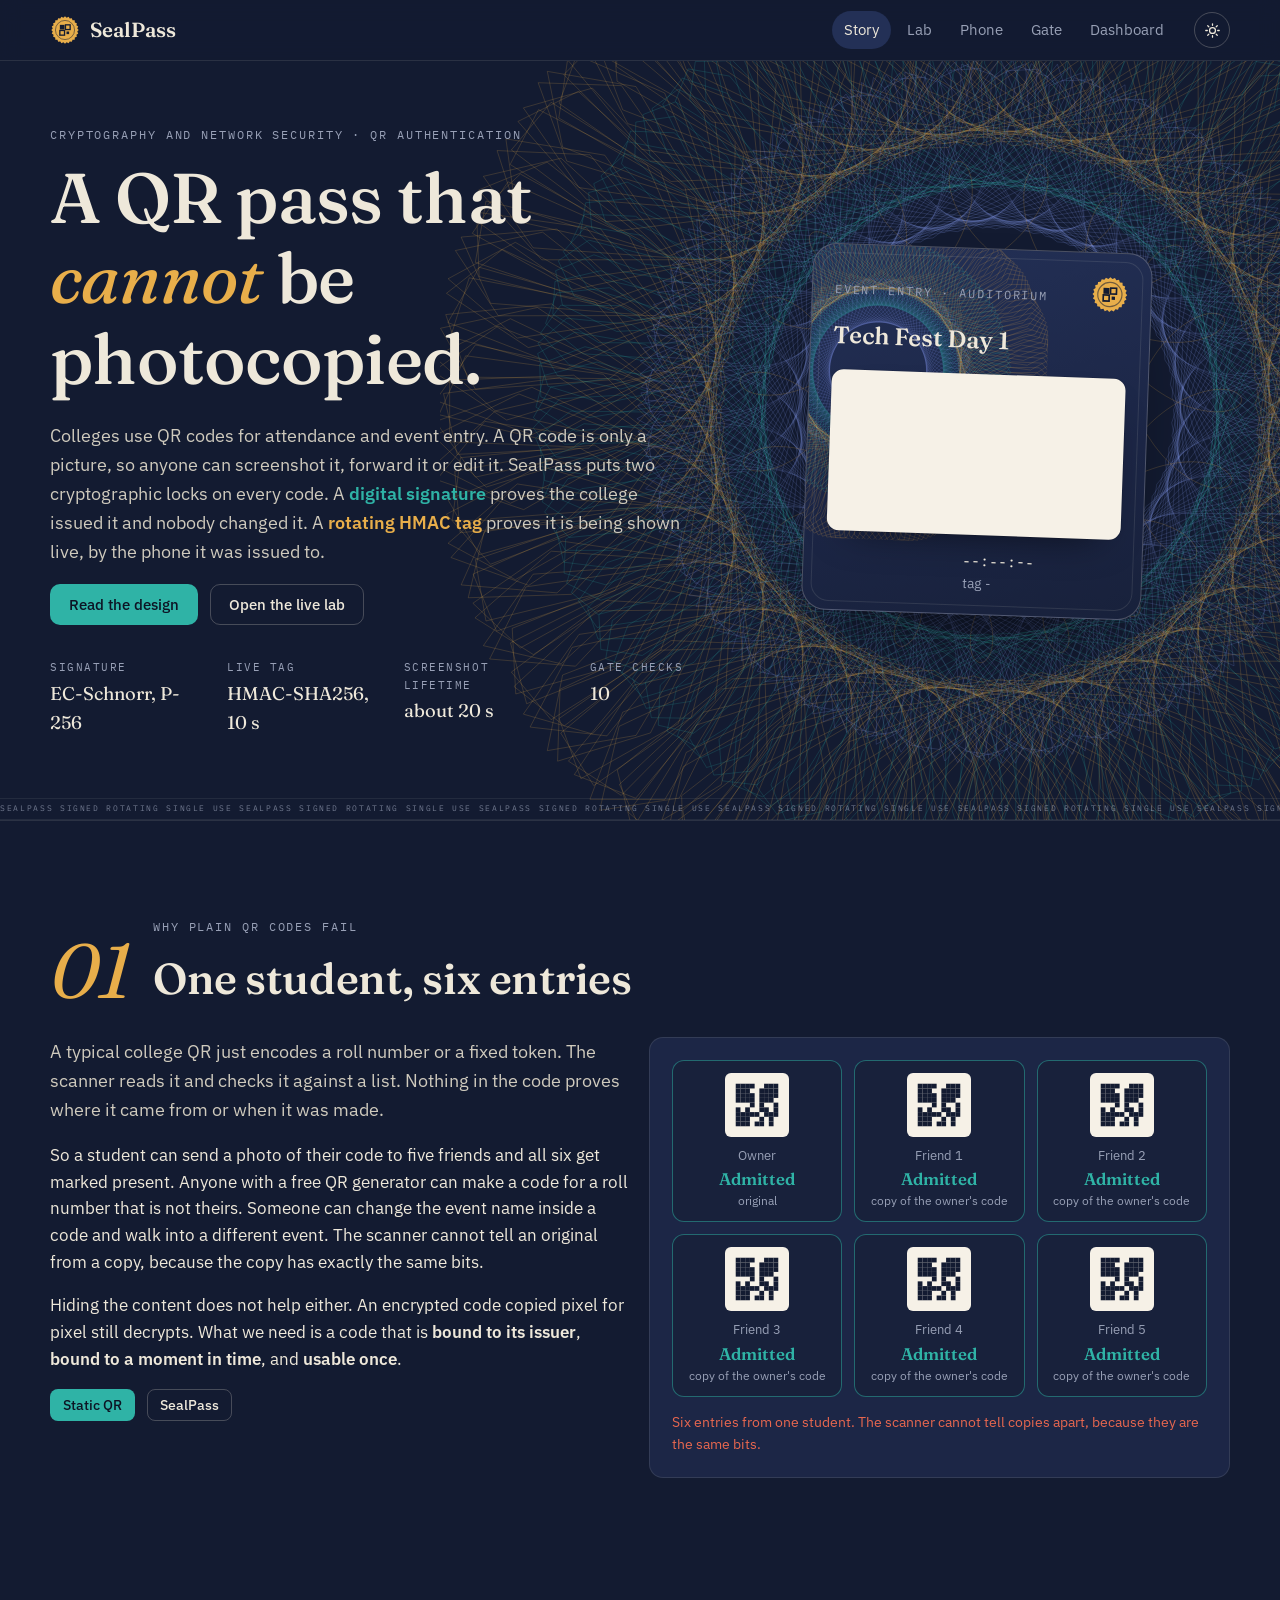
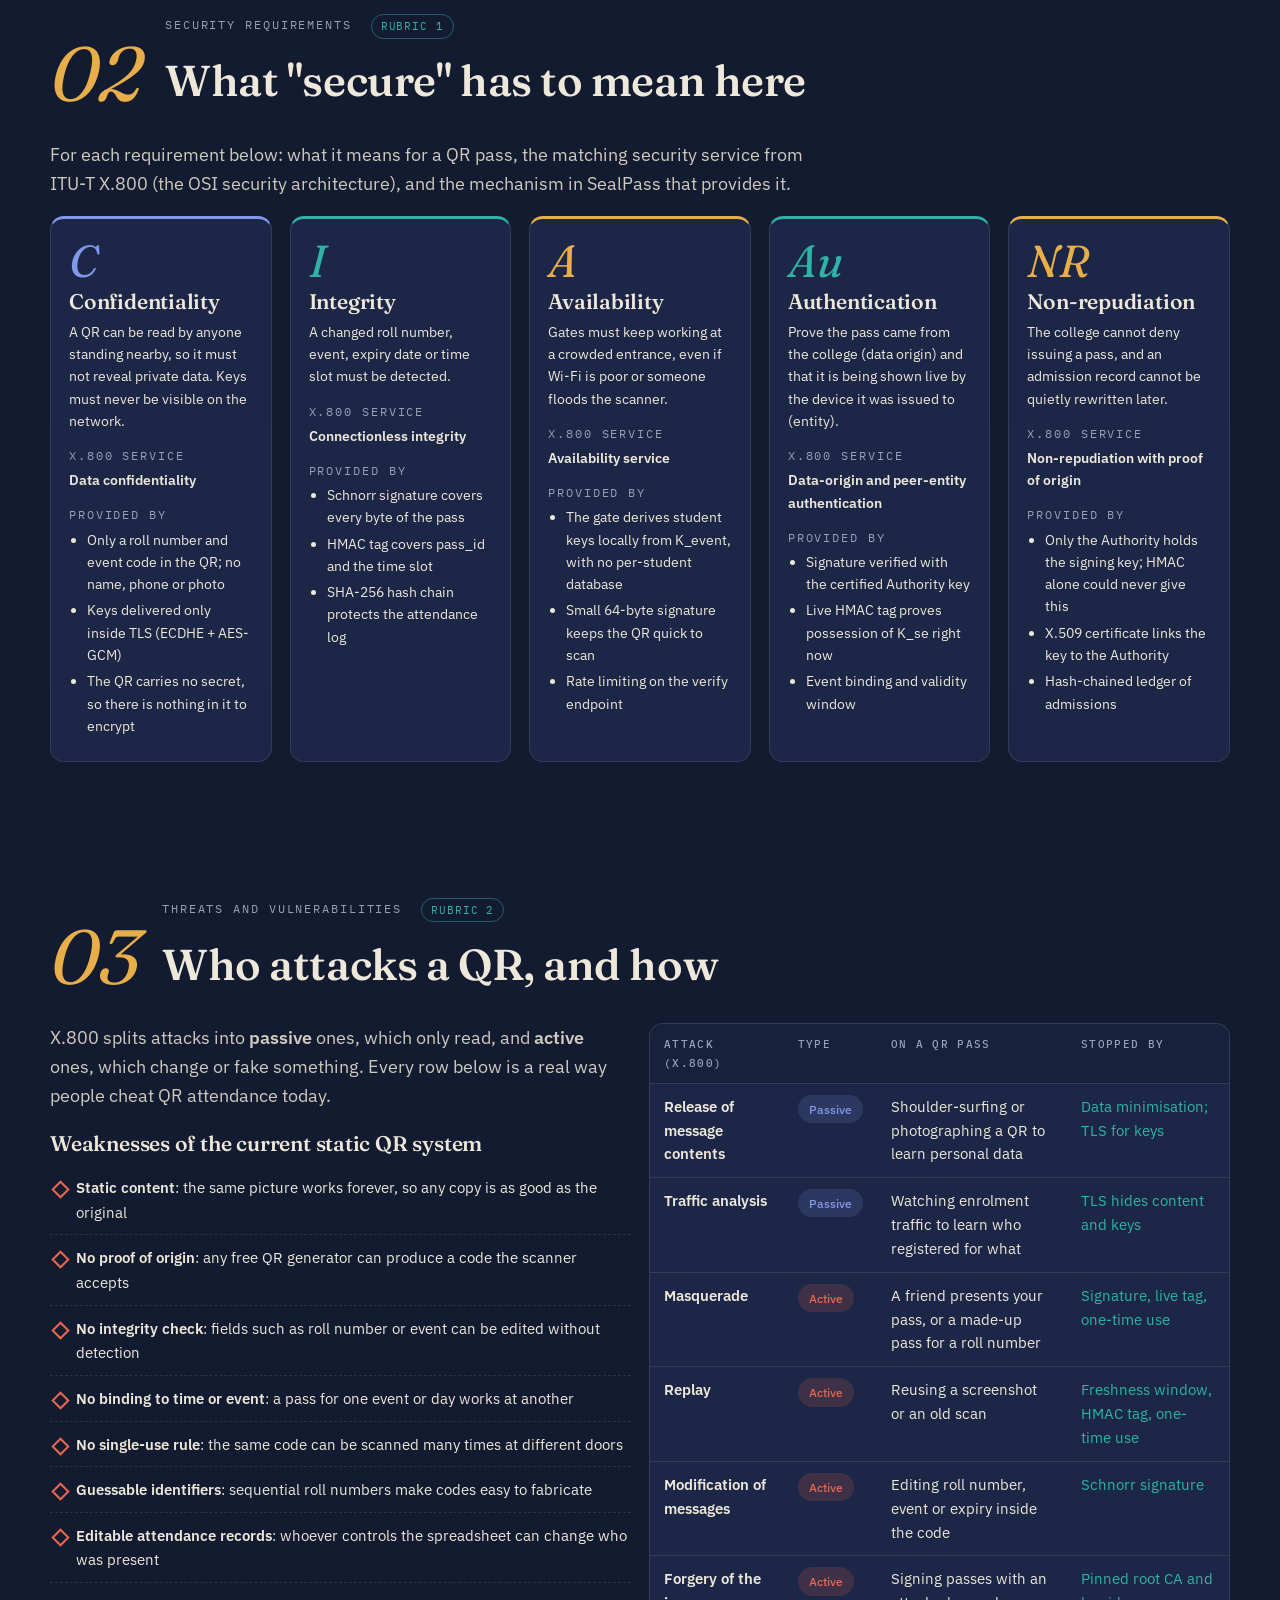
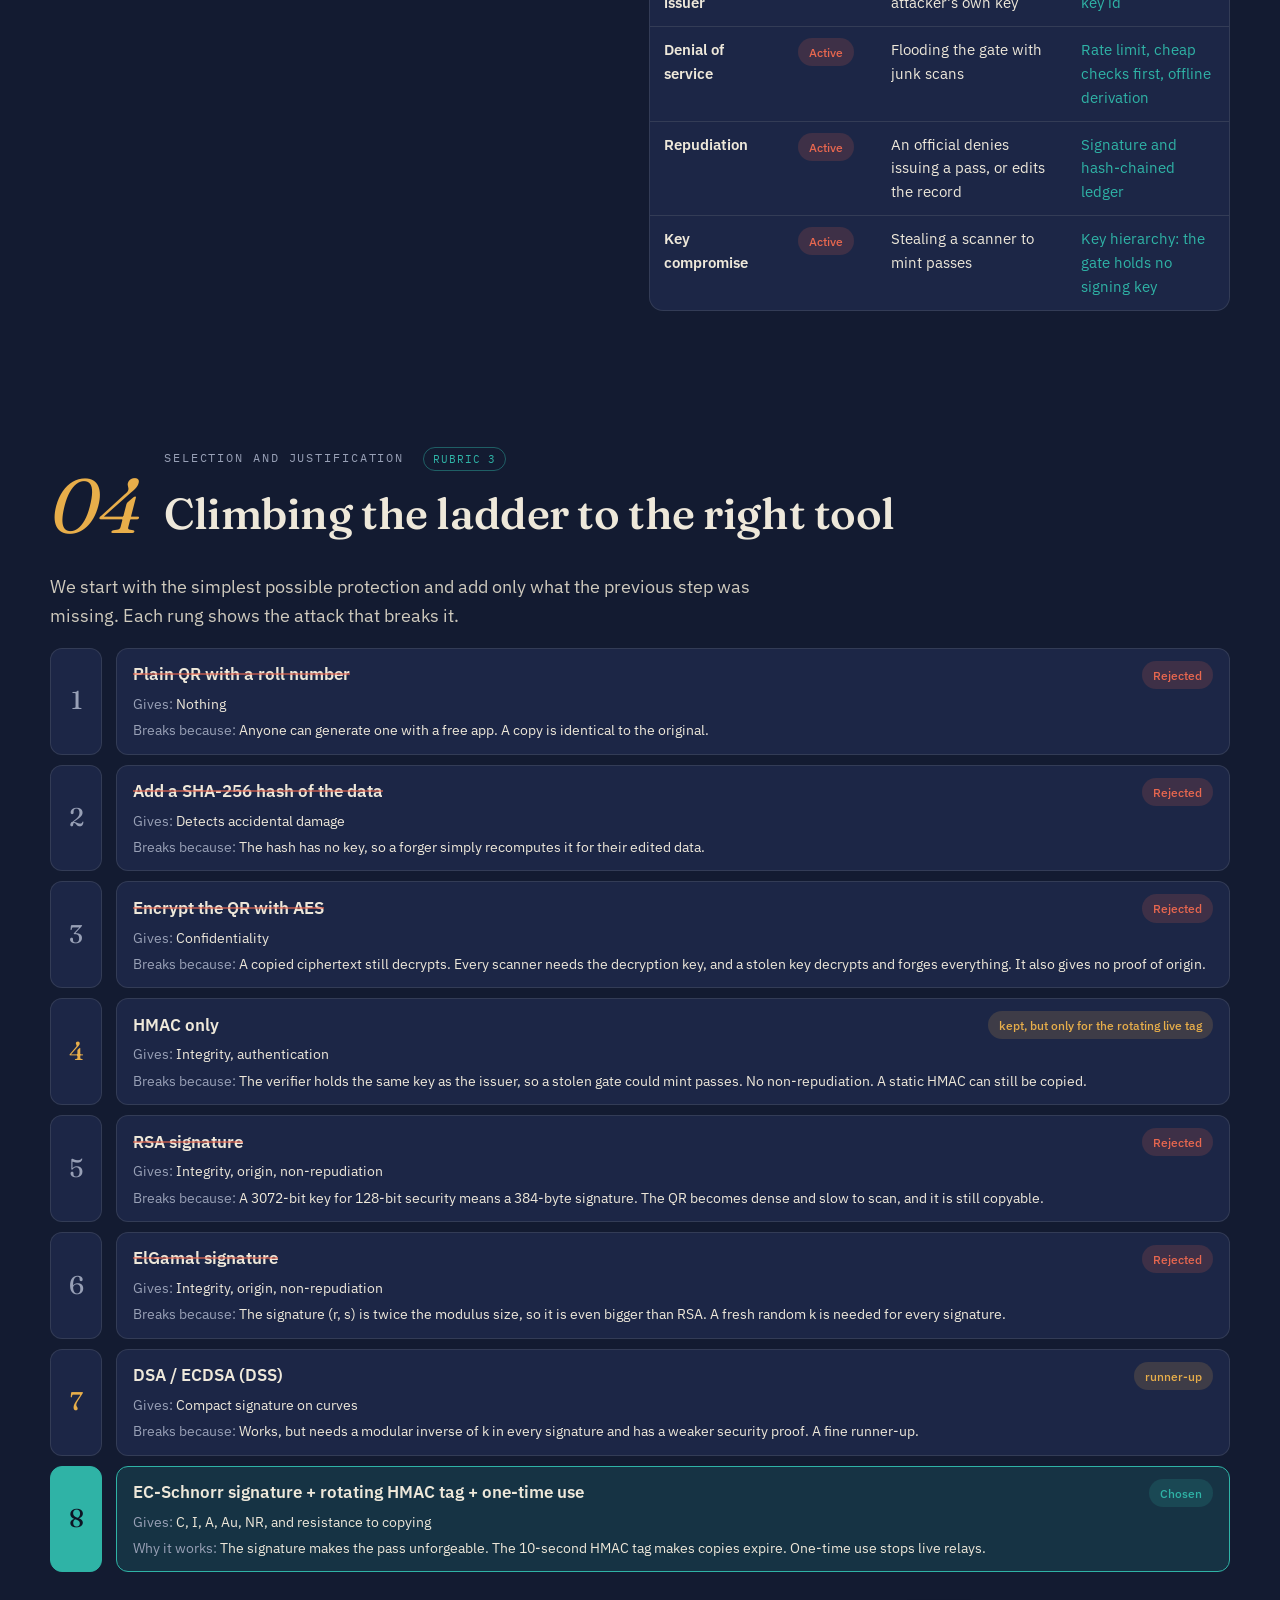
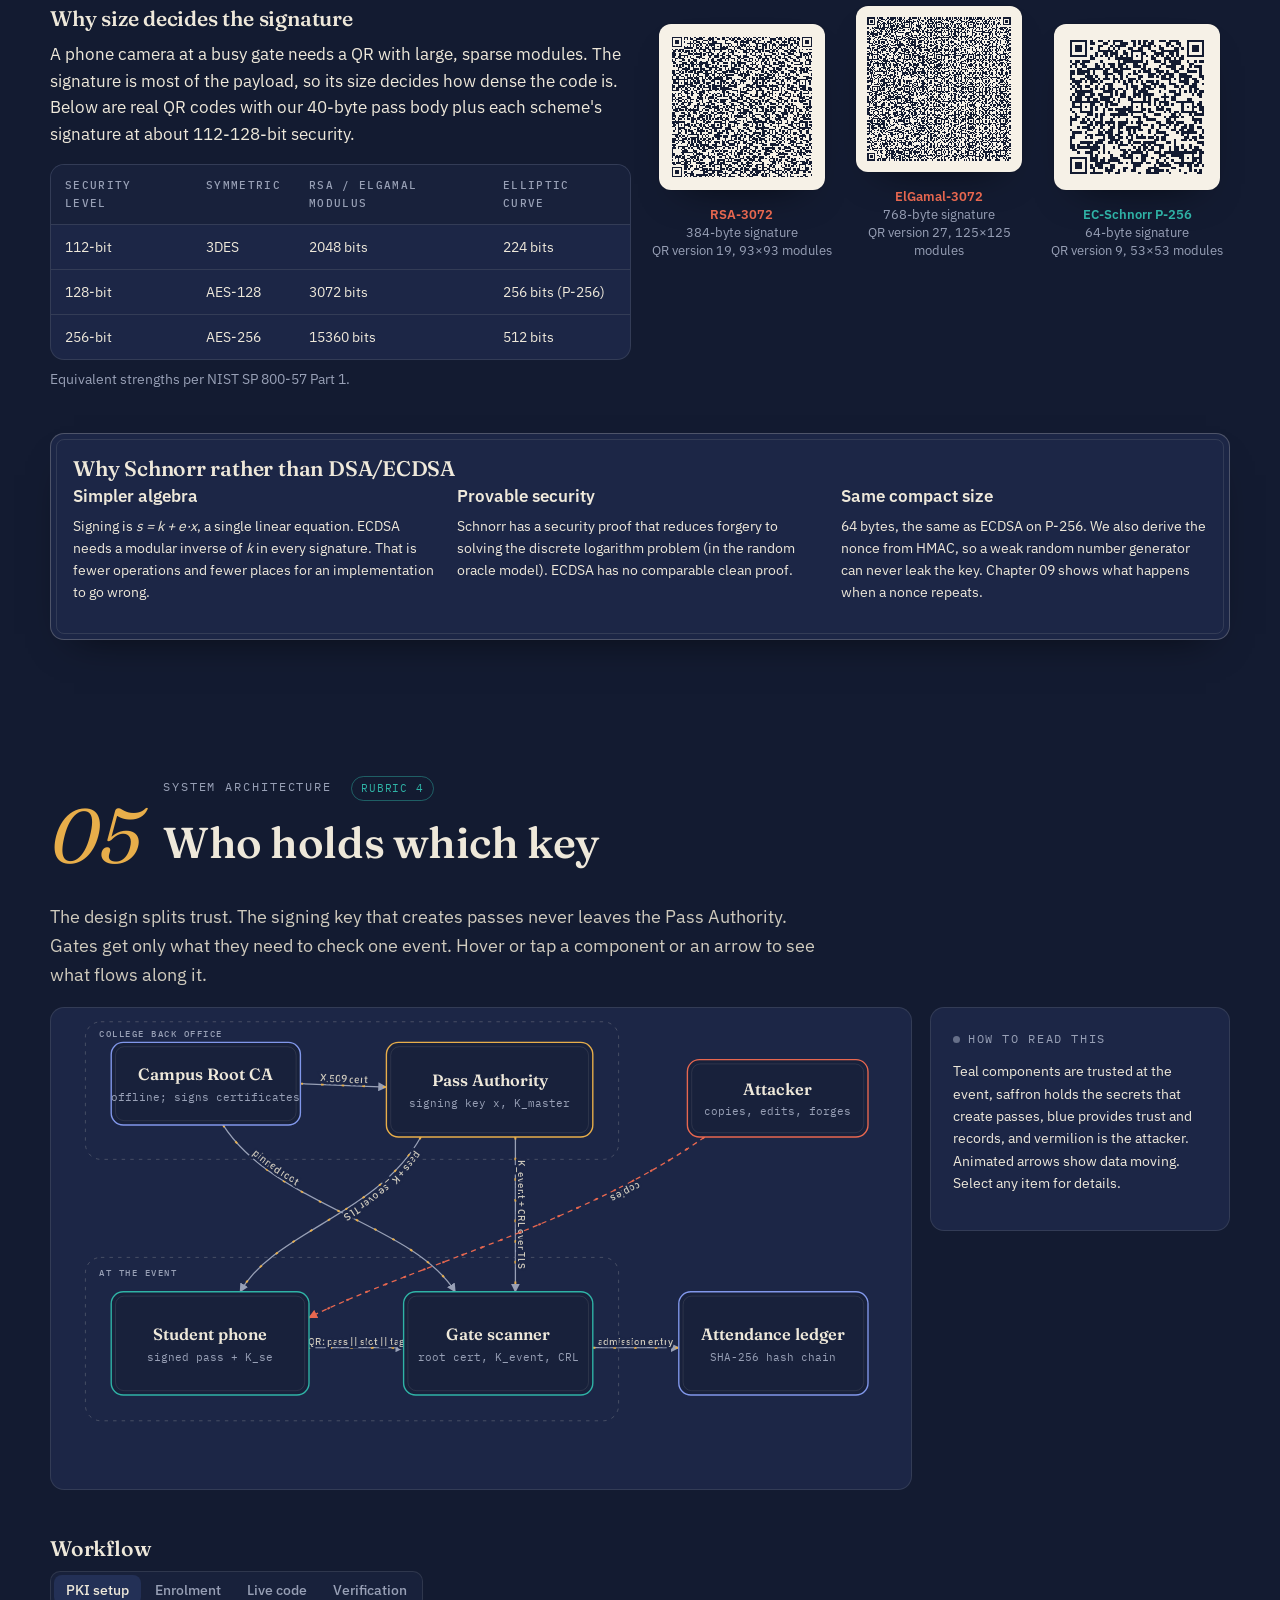
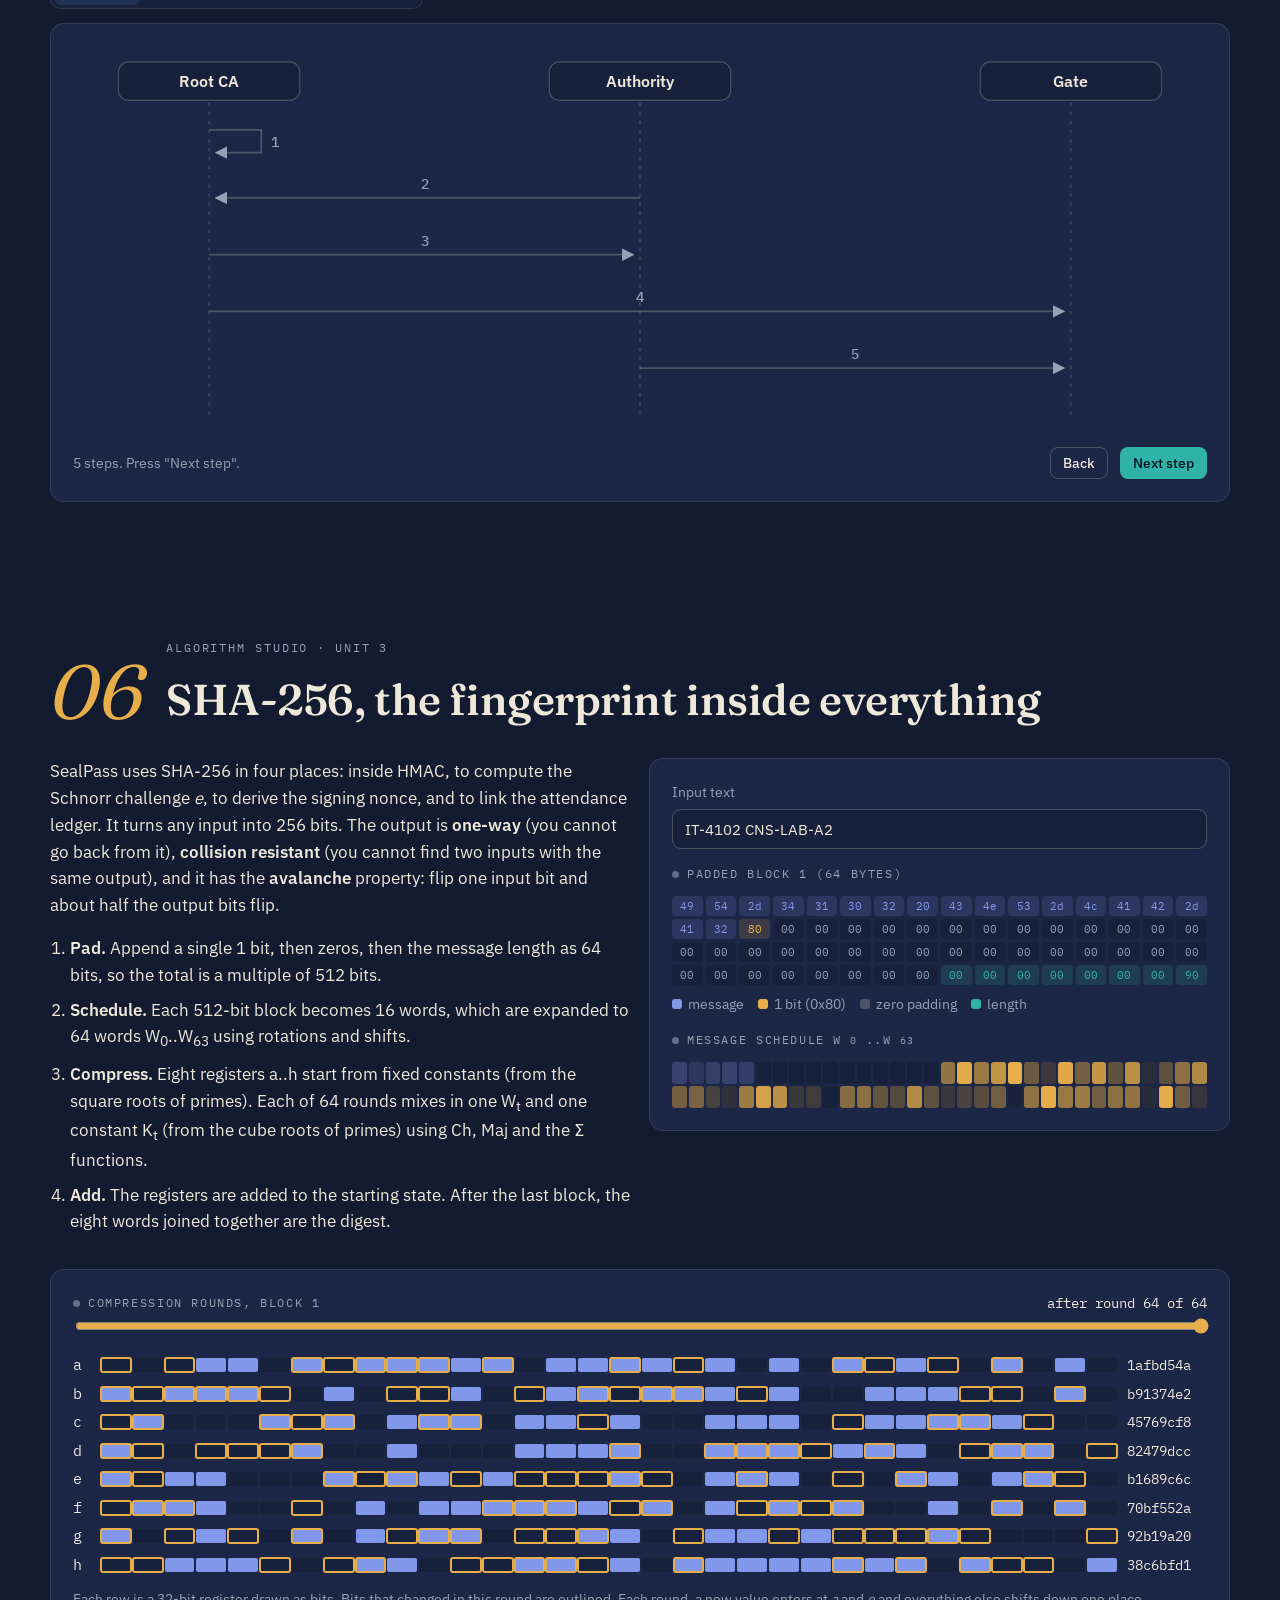
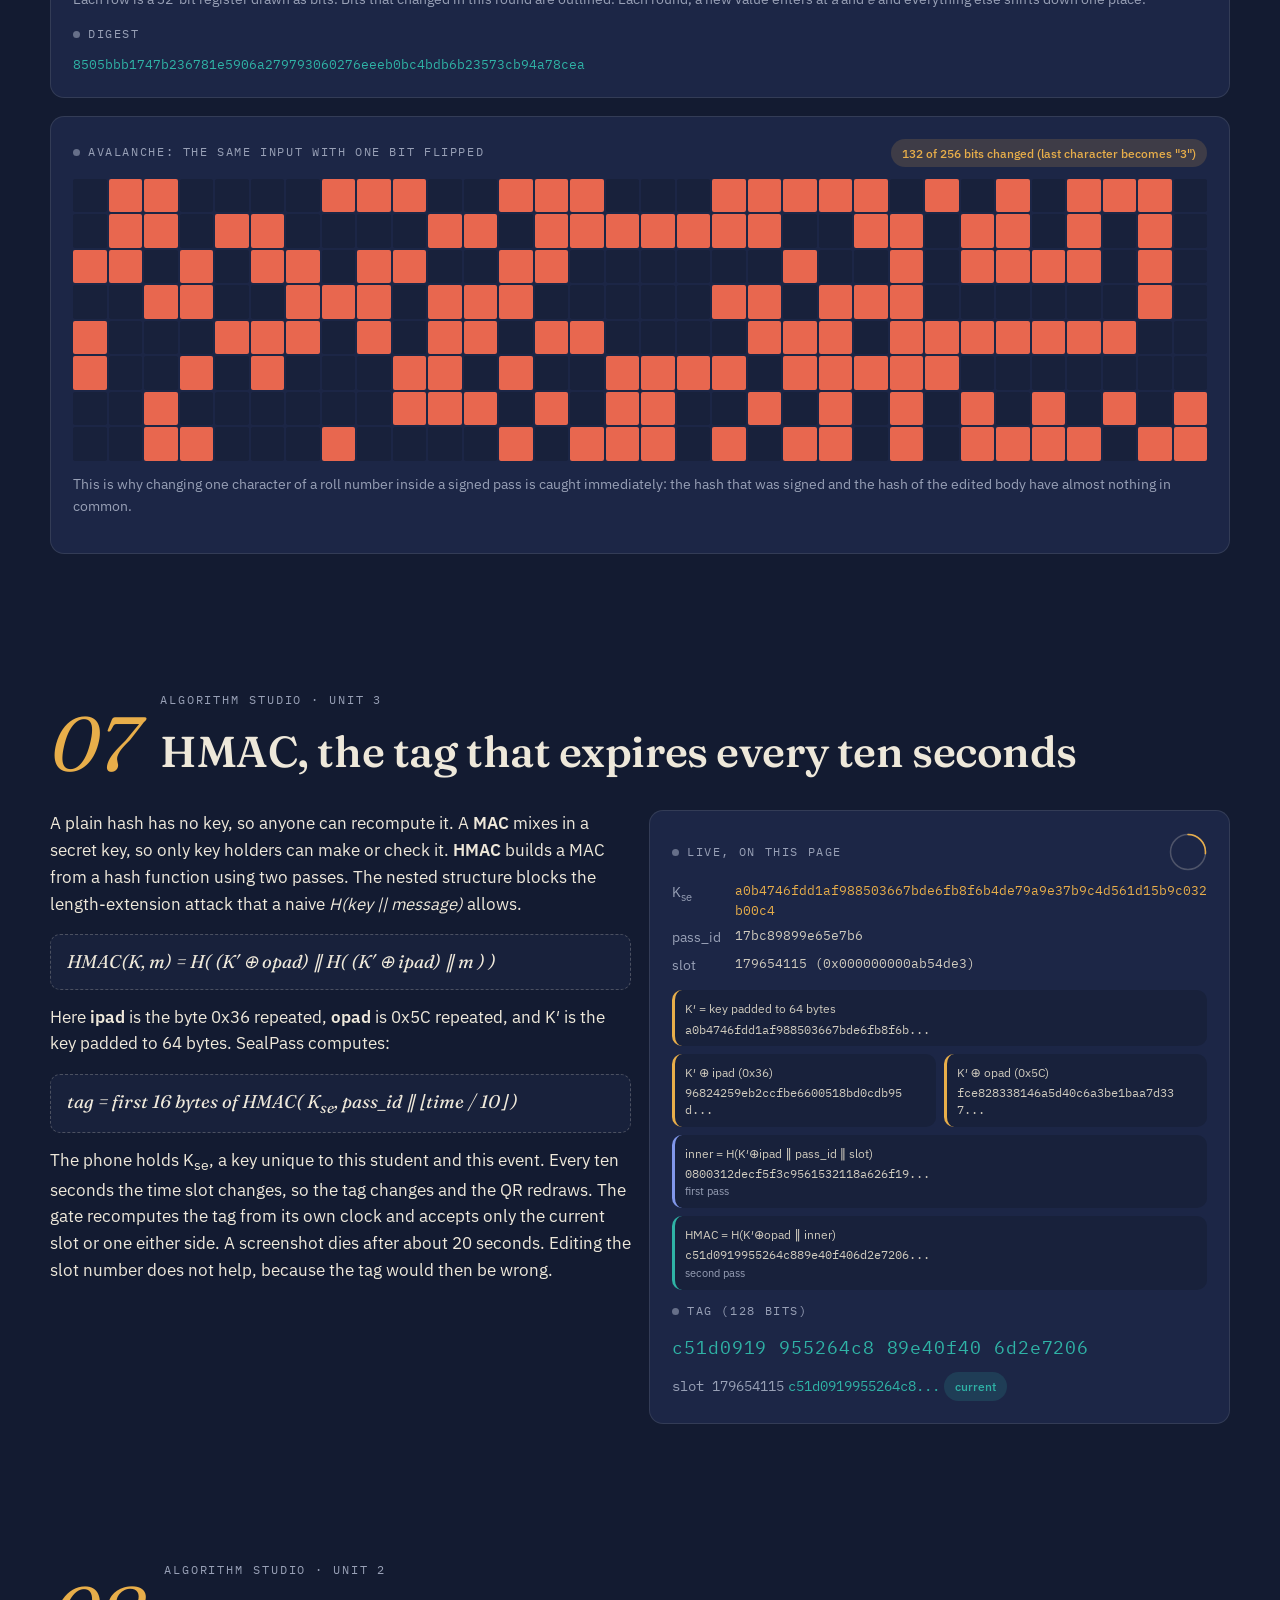
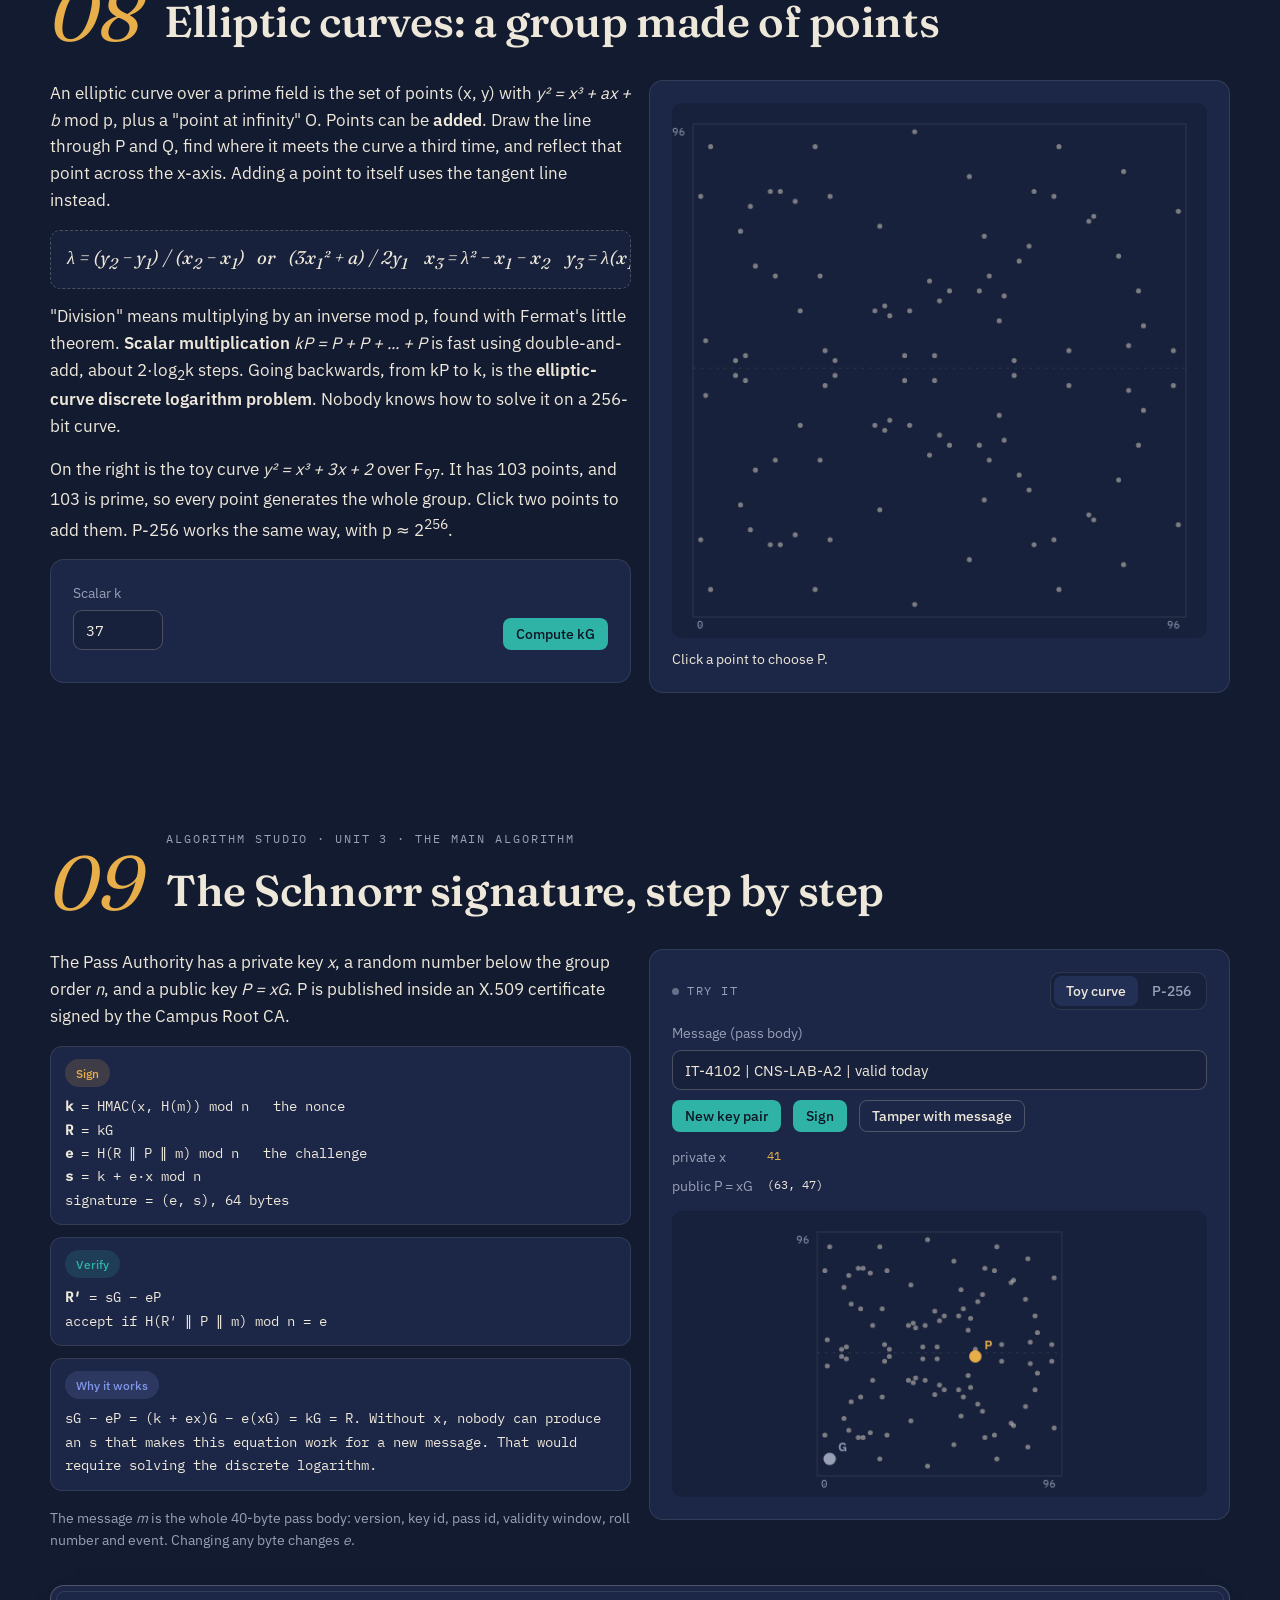
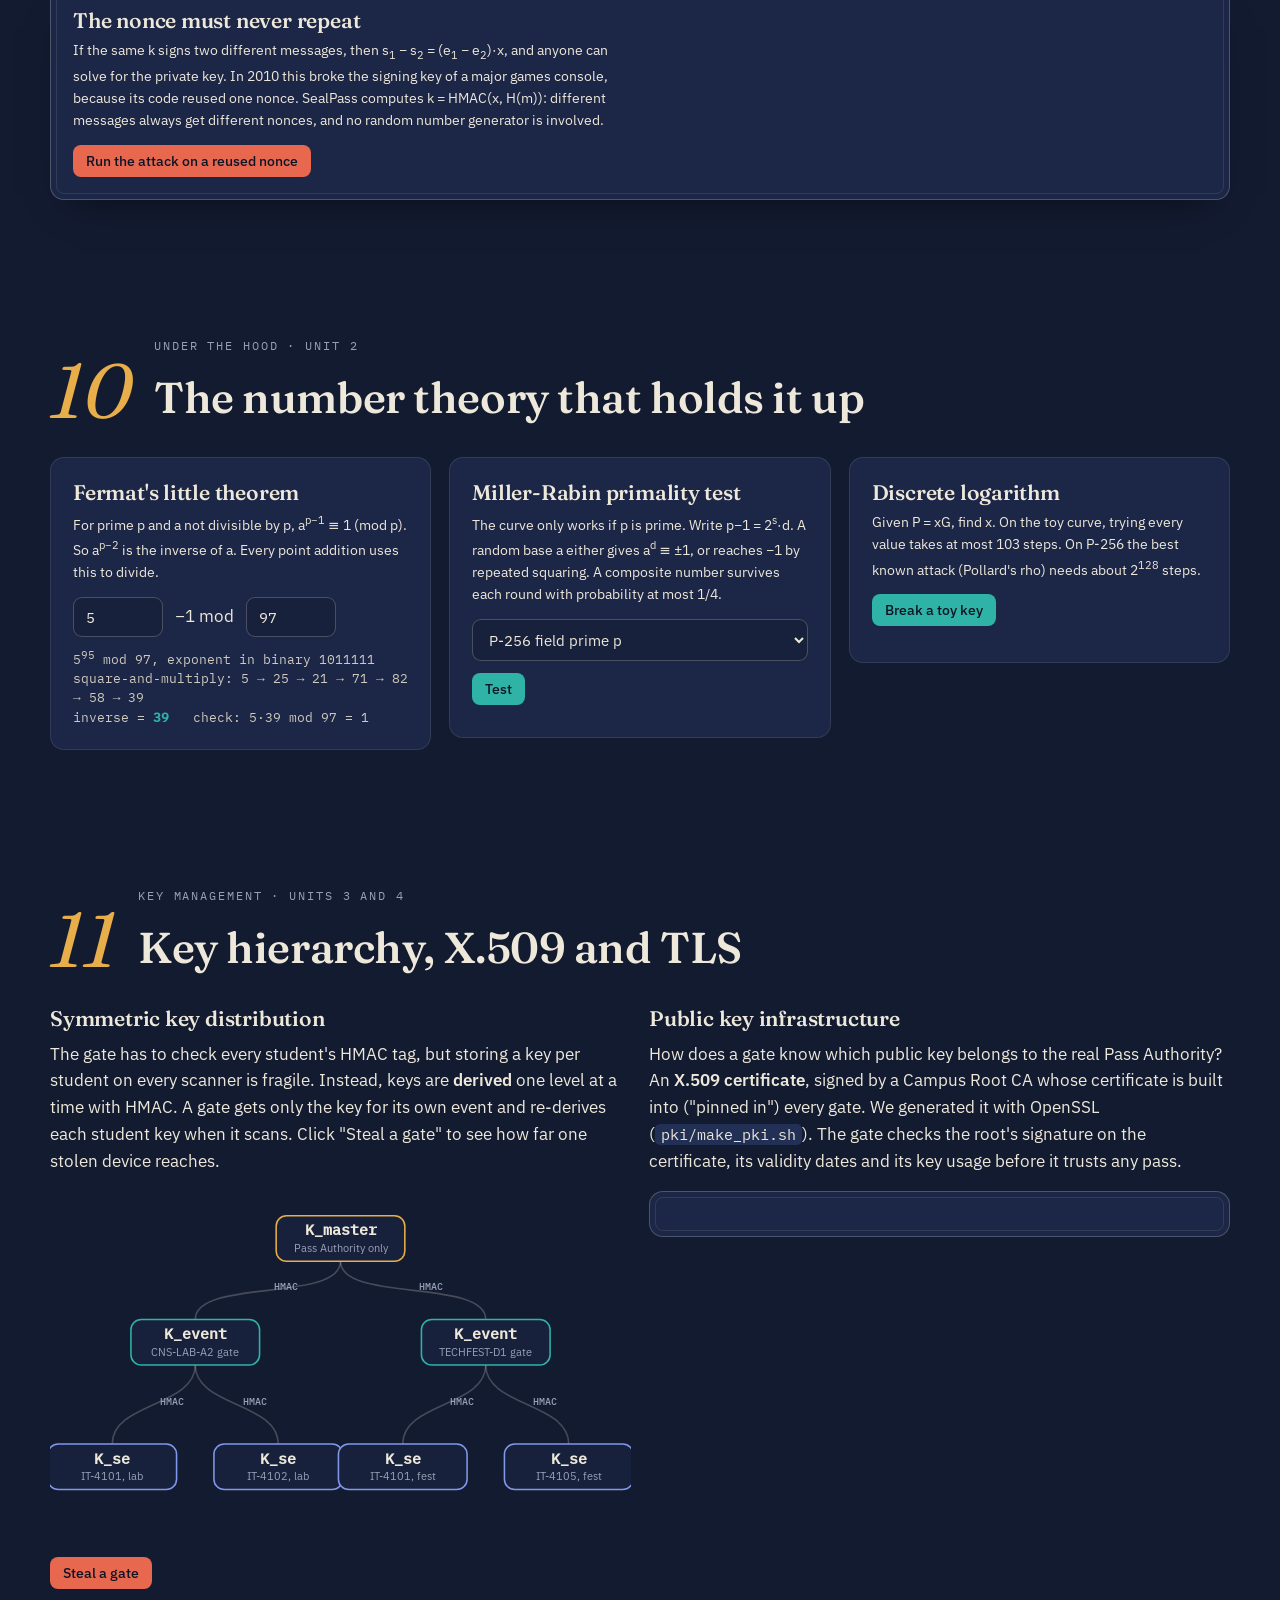
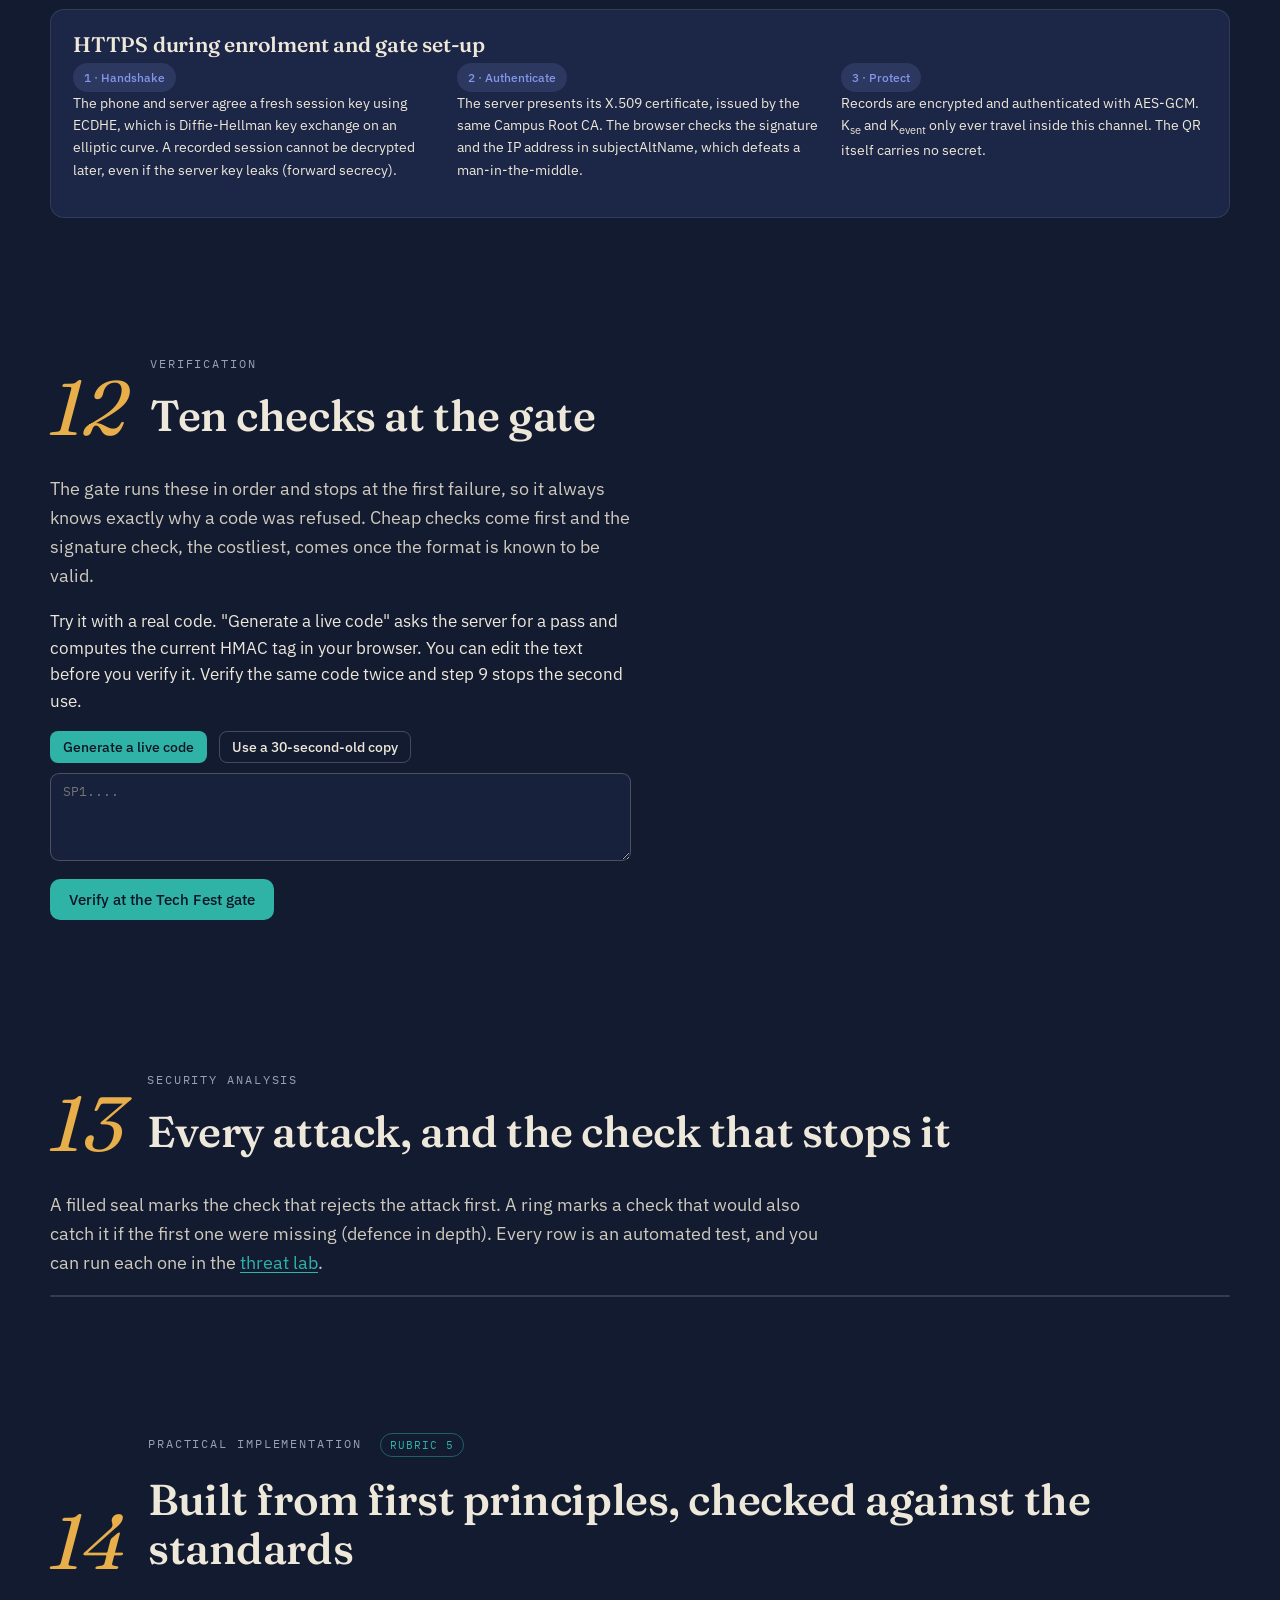
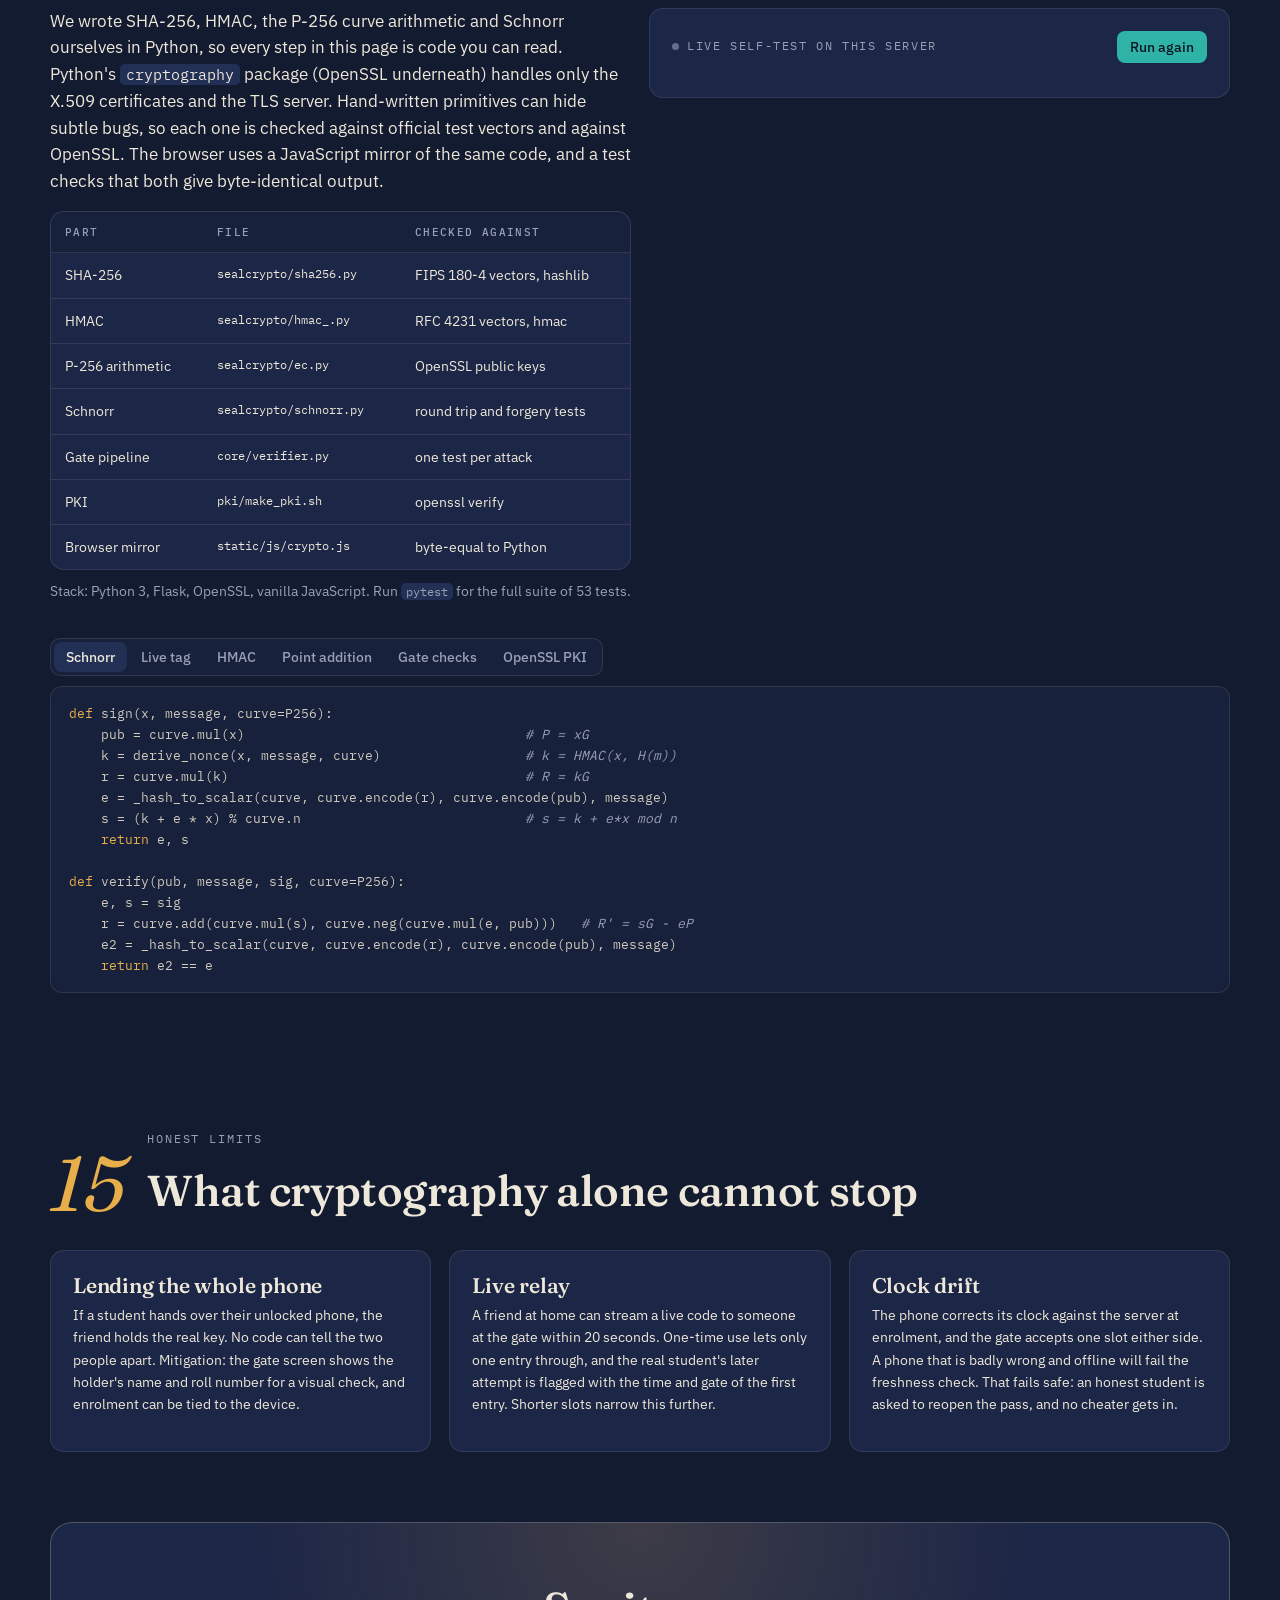
==== templates/index.html @ 00daf70f "SealPass: signed, rotating QR passes with Schnorr signatures and HMAC tags" ====
<!doctype html>
<html lang="en">
<head>
<meta charset="utf-8">
<meta name="viewport" content="width=device-width, initial-scale=1">
<title>SealPass</title>
<meta name="description" content="A QR attendance and event pass protected by an elliptic-curve Schnorr signature and a rotating HMAC tag, explained step by step.">
<link rel="icon" href="data:image/svg+xml,%3Csvg xmlns='http://www.w3.org/2000/svg' viewBox='0 0 32 32'%3E%3Ccircle cx='16' cy='16' r='14' fill='%23e8ae4a'/%3E%3C/svg%3E">
<link rel="stylesheet" href="/static/css/base.css">
<link rel="stylesheet" href="/static/css/story.css">
</head>
<body>

<!-- ===================== HERO ===================== -->
<section class="hero">
  <svg class="hero-guilloche" id="heroG" aria-hidden="true"></svg>
  <div class="wrap hero-grid">
    <div class="hero-copy">
      <p class="kicker">Cryptography and Network Security &middot; QR authentication</p>
      <h1>A QR pass that <em class="serif-i">cannot</em> be photocopied.</h1>
      <p class="lede">Colleges use QR codes for attendance and event entry. A QR code is only a picture, so anyone can screenshot it, forward it or edit it. SealPass puts two cryptographic locks on every code. A <b class="val-teal">digital signature</b> proves the college issued it and nobody changed it. A <b class="val-saffron">rotating HMAC tag</b> proves it is being shown live, by the phone it was issued to.</p>
      <div class="row">
        <a class="btn" href="#problem">Read the design</a>
        <a class="btn ghost" href="/lab">Open the live lab</a>
      </div>
      <dl class="hero-facts">
        <div><dt>Signature</dt><dd>EC-Schnorr, P-256</dd></div>
        <div><dt>Live tag</dt><dd>HMAC-SHA256, 10 s</dd></div>
        <div><dt>Screenshot lifetime</dt><dd>about 20 s</dd></div>
        <div><dt>Gate checks</dt><dd>10</dd></div>
      </dl>
    </div>
    <div class="hero-pass" aria-label="A live sample pass">
      <div class="sample-pass">
        <svg class="sample-g" id="sampleG" aria-hidden="true"></svg>
        <div class="sample-top">
          <span class="kicker">Event entry &middot; Auditorium</span>
          <span id="heroSeal"></span>
        </div>
        <div class="sample-title">Tech Fest Day 1</div>
        <div class="sample-qr"><div class="qr-frame"><canvas id="heroQr"></canvas></div></div>
        <div class="row sample-live">
          <svg class="ring" id="heroRing"></svg>
          <div><div class="mono" id="heroClock">--:--:--</div><div class="small muted">tag <span class="mono" id="heroTag">-</span></div></div>
        </div>
        <div class="stamp" id="stamp">SEALED</div>
      </div>
    </div>
  </div>
  <div class="microtext" id="heroMicro"></div>
</section>

<nav class="toc" id="toc" aria-label="Chapters"></nav>

<main>
<!-- ===================== 01 PROBLEM ===================== -->
<section class="chapter wrap" id="problem" data-title="The problem">
  <div class="chapter-head reveal">
    <div class="folio">01</div><p class="kicker">Why plain QR codes fail</p><h2>One student, six entries</h2>
  </div>
  <div class="grid g2 reveal">
    <div>
      <p class="lede">A typical college QR just encodes a roll number or a fixed token. The scanner reads it and checks it against a list. Nothing in the code proves where it came from or when it was made.</p>
      <p>So a student can send a photo of their code to five friends and all six get marked present. Anyone with a free QR generator can make a code for a roll number that is not theirs. Someone can change the event name inside a code and walk into a different event. The scanner cannot tell an original from a copy, because the copy has exactly the same bits.</p>
      <p>Hiding the content does not help either. An encrypted code copied pixel for pixel still decrypts. What we need is a code that is <b>bound to its issuer</b>, <b>bound to a moment in time</b>, and <b>usable once</b>.</p>
      <div class="row" role="tablist">
        <button class="btn sm" id="probStatic" type="button">Static QR</button>
        <button class="btn ghost sm" id="probSeal" type="button">SealPass</button>
      </div>
    </div>
    <div class="card flat clone-board" id="cloneBoard"></div>
  </div>
</section>

<!-- ===================== 02 REQUIREMENTS ===================== -->
<section class="chapter wrap" id="requirements" data-title="Requirements">
  <div class="chapter-head reveal">
    <div class="folio">02</div><p class="kicker">Security requirements <span class="rubric-tag">Rubric 1</span></p><h2>What "secure" has to mean here</h2>
  </div>
  <p class="lede reveal">For each requirement below: what it means for a QR pass, the matching security service from ITU-T X.800 (the OSI security architecture), and the mechanism in SealPass that provides it.</p>
  <div class="grid g5 reveal" id="reqGrid"></div>
</section>

<!-- ===================== 03 THREATS ===================== -->
<section class="chapter wrap" id="threats" data-title="Threats">
  <div class="chapter-head reveal">
    <div class="folio">03</div><p class="kicker">Threats and vulnerabilities <span class="rubric-tag">Rubric 2</span></p><h2>Who attacks a QR, and how</h2>
  </div>
  <div class="grid g2 reveal" style="align-items:start">
    <div>
      <p class="lede">X.800 splits attacks into <b>passive</b> ones, which only read, and <b>active</b> ones, which change or fake something. Every row below is a real way people cheat QR attendance today.</p>
      <h3 style="margin-top:20px">Weaknesses of the current static QR system</h3>
      <ul class="vuln" id="vulnList"></ul>
    </div>
    <div class="table-wrap"><table id="threatTable"></table></div>
  </div>
</section>

<!-- ===================== 04 CHOICE ===================== -->
<section class="chapter wrap" id="choice" data-title="Choosing techniques">
  <div class="chapter-head reveal">
    <div class="folio">04</div><p class="kicker">Selection and justification <span class="rubric-tag">Rubric 3</span></p><h2>Climbing the ladder to the right tool</h2>
  </div>
  <p class="lede reveal">We start with the simplest possible protection and add only what the previous step was missing. Each rung shows the attack that breaks it.</p>
  <ol class="ladder reveal" id="ladder"></ol>

  <div class="grid g2 reveal" style="margin-top:34px;align-items:start">
    <div>
      <h3>Why size decides the signature</h3>
      <p>A phone camera at a busy gate needs a QR with large, sparse modules. The signature is most of the payload, so its size decides how dense the code is. Below are real QR codes with our 40-byte pass body plus each scheme's signature at about 112-128-bit security.</p>
      <div class="table-wrap"><table class="small">
        <tr><th>Security level</th><th>Symmetric</th><th>RSA / ElGamal modulus</th><th>Elliptic curve</th></tr>
        <tr><td>112-bit</td><td>3DES</td><td>2048 bits</td><td>224 bits</td></tr>
        <tr><td>128-bit</td><td>AES-128</td><td>3072 bits</td><td>256 bits (P-256)</td></tr>
        <tr><td>256-bit</td><td>AES-256</td><td>15360 bits</td><td>512 bits</td></tr>
      </table></div>
      <p class="small muted" style="margin-top:8px">Equivalent strengths per NIST SP 800-57 Part 1.</p>
    </div>
    <div class="qr-compare" id="qrCompare"></div>
  </div>

  <div class="card certificate reveal" style="margin-top:28px">
    <h3>Why Schnorr rather than DSA/ECDSA</h3>
    <div class="grid g3 small">
      <div><h4>Simpler algebra</h4><p>Signing is <i>s = k + e&middot;x</i>, a single linear equation. ECDSA needs a modular inverse of <i>k</i> in every signature. That is fewer operations and fewer places for an implementation to go wrong.</p></div>
      <div><h4>Provable security</h4><p>Schnorr has a security proof that reduces forgery to solving the discrete logarithm problem (in the random oracle model). ECDSA has no comparable clean proof.</p></div>
      <div><h4>Same compact size</h4><p>64 bytes, the same as ECDSA on P-256. We also derive the nonce from HMAC, so a weak random number generator can never leak the key. Chapter 09 shows what happens when a nonce repeats.</p></div>
    </div>
  </div>
</section>

<!-- ===================== 05 ARCHITECTURE ===================== -->
<section class="chapter wrap" id="design" data-title="Architecture">
  <div class="chapter-head reveal">
    <div class="folio">05</div><p class="kicker">System architecture <span class="rubric-tag">Rubric 4</span></p><h2>Who holds which key</h2>
  </div>
  <p class="lede reveal">The design splits trust. The signing key that creates passes never leaves the Pass Authority. Gates get only what they need to check one event. Hover or tap a component or an arrow to see what flows along it.</p>
  <div class="arch reveal">
    <svg id="archSvg" viewBox="0 0 1000 560" role="img" aria-label="Block diagram of the SealPass architecture"></svg>
    <div class="card flat arch-info" id="archInfo"></div>
  </div>

  <h3 class="reveal" style="margin-top:46px">Workflow</h3>
  <div class="row reveal" id="flowTabs" style="margin-bottom:14px"></div>
  <div class="card flat reveal flow-card">
    <svg id="flowSvg" viewBox="0 0 1000 420" role="img" aria-label="Sequence diagram"></svg>
    <div class="row spread" style="margin-top:8px">
      <p class="small" id="flowText" style="margin:0;max-width:760px"></p>
      <div class="row"><button class="btn ghost sm" id="flowPrev" type="button">Back</button><button class="btn sm" id="flowNext" type="button">Next step</button></div>
    </div>
  </div>
</section>

<!-- ===================== 06 SHA-256 ===================== -->
<section class="chapter wrap" id="sha" data-title="SHA-256">
  <div class="chapter-head reveal">
    <div class="folio">06</div><p class="kicker">Algorithm studio &middot; Unit 3</p><h2>SHA-256, the fingerprint inside everything</h2>
  </div>
  <div class="grid g2 reveal" style="align-items:start">
    <div>
      <p>SealPass uses SHA-256 in four places: inside HMAC, to compute the Schnorr challenge <i>e</i>, to derive the signing nonce, and to link the attendance ledger. It turns any input into 256 bits. The output is <b>one-way</b> (you cannot go back from it), <b>collision resistant</b> (you cannot find two inputs with the same output), and it has the <b>avalanche</b> property: flip one input bit and about half the output bits flip.</p>
      <ol class="steps-list">
        <li><b>Pad.</b> Append a single 1 bit, then zeros, then the message length as 64 bits, so the total is a multiple of 512 bits.</li>
        <li><b>Schedule.</b> Each 512-bit block becomes 16 words, which are expanded to 64 words W<sub>0</sub>..W<sub>63</sub> using rotations and shifts.</li>
        <li><b>Compress.</b> Eight registers a..h start from fixed constants (from the square roots of primes). Each of 64 rounds mixes in one W<sub>t</sub> and one constant K<sub>t</sub> (from the cube roots of primes) using Ch, Maj and the &Sigma; functions.</li>
        <li><b>Add.</b> The registers are added to the starting state. After the last block, the eight words joined together are the digest.</li>
      </ol>
    </div>
    <div class="card flat">
      <label class="field">Input text<input type="text" id="shaIn" value="IT-4102 CNS-LAB-A2"></label>
      <p class="panel-title" style="margin-top:16px">Padded block 1 (64 bytes)</p>
      <div class="byte-grid" id="shaBytes"></div>
      <div class="legend small"><span class="lg azure"></span>message <span class="lg saffron"></span>1 bit (0x80) <span class="lg dim"></span>zero padding <span class="lg teal"></span>length</div>
      <p class="panel-title" style="margin-top:16px">Message schedule W<sub>0</sub>..W<sub>63</sub></p>
      <div class="w-strip" id="shaW"></div>
    </div>
  </div>
  <div class="card flat reveal" style="margin-top:18px">
    <div class="row spread"><p class="panel-title" style="margin:0">Compression rounds, block 1</p><span class="mono small" id="shaRoundLbl">round 0</span></div>
    <input type="range" id="shaRound" min="0" max="64" value="64" aria-label="Round">
    <div class="regs" id="shaRegs"></div>
    <p class="small muted">Each row is a 32-bit register drawn as bits. Bits that changed in this round are outlined. Each round, a new value enters at <i>a</i> and <i>e</i> and everything else shifts down one place.</p>
    <p class="panel-title" style="margin-top:14px">Digest</p>
    <div class="hex" id="shaOut"></div>
  </div>
  <div class="card flat reveal" style="margin-top:18px">
    <div class="row spread"><p class="panel-title" style="margin:0">Avalanche: the same input with one bit flipped</p><span class="chip saffron" id="avaCount"></span></div>
    <div class="bit-grid" id="avaGrid"></div>
    <p class="small muted">This is why changing one character of a roll number inside a signed pass is caught immediately: the hash that was signed and the hash of the edited body have almost nothing in common.</p>
  </div>
</section>

<!-- ===================== 07 HMAC ===================== -->
<section class="chapter wrap" id="hmac" data-title="HMAC live tag">
  <div class="chapter-head reveal">
    <div class="folio">07</div><p class="kicker">Algorithm studio &middot; Unit 3</p><h2>HMAC, the tag that expires every ten seconds</h2>
  </div>
  <div class="grid g2 reveal" style="align-items:start">
    <div>
      <p>A plain hash has no key, so anyone can recompute it. A <b>MAC</b> mixes in a secret key, so only key holders can make or check it. <b>HMAC</b> builds a MAC from a hash function using two passes. The nested structure blocks the length-extension attack that a naive <i>H(key || message)</i> allows.</p>
      <div class="formula">HMAC(K, m) = H( (K&prime; &oplus; opad) &#8214; H( (K&prime; &oplus; ipad) &#8214; m ) )</div>
      <p style="margin-top:14px">Here <b>ipad</b> is the byte 0x36 repeated, <b>opad</b> is 0x5C repeated, and K&prime; is the key padded to 64 bytes. SealPass computes:</p>
      <div class="formula">tag = first 16 bytes of HMAC( K<sub>se</sub>, pass_id &#8214; &lfloor;time / 10&rfloor; )</div>
      <p style="margin-top:14px">The phone holds K<sub>se</sub>, a key unique to this student and this event. Every ten seconds the time slot changes, so the tag changes and the QR redraws. The gate recomputes the tag from its own clock and accepts only the current slot or one either side. A screenshot dies after about 20 seconds. Editing the slot number does not help, because the tag would then be wrong.</p>
    </div>
    <div class="card flat">
      <div class="row spread"><p class="panel-title" style="margin:0">Live, on this page</p><svg class="ring" id="hmacRing" style="width:38px;height:38px"></svg></div>
      <dl class="kv small" style="margin-top:10px">
        <dt>K<sub>se</sub></dt><dd class="hex val-saffron" id="hKey"></dd>
        <dt>pass_id</dt><dd class="hex" id="hPid"></dd>
        <dt>slot</dt><dd class="hex" id="hSlot"></dd>
      </dl>
      <div class="hmac-flow" id="hmacFlow"></div>
      <p class="panel-title" style="margin-top:12px">Tag (128 bits)</p>
      <div class="tag-big mono" id="hTag"></div>
      <div class="tag-history" id="hHist"></div>
    </div>
  </div>
</section>

<!-- ===================== 08 ELLIPTIC CURVES ===================== -->
<section class="chapter wrap" id="curve" data-title="Elliptic curves">
  <div class="chapter-head reveal">
    <div class="folio">08</div><p class="kicker">Algorithm studio &middot; Unit 2</p><h2>Elliptic curves: a group made of points</h2>
  </div>
  <div class="grid g2 reveal" style="align-items:start">
    <div>
      <p>An elliptic curve over a prime field is the set of points (x, y) with <i>y&sup2; = x&sup3; + ax + b</i> mod p, plus a "point at infinity" O. Points can be <b>added</b>. Draw the line through P and Q, find where it meets the curve a third time, and reflect that point across the x-axis. Adding a point to itself uses the tangent line instead.</p>
      <div class="formula">&lambda; = (y<sub>2</sub> &minus; y<sub>1</sub>) / (x<sub>2</sub> &minus; x<sub>1</sub>) &nbsp; or &nbsp; (3x<sub>1</sub>&sup2; + a) / 2y<sub>1</sub> &nbsp;&nbsp; x<sub>3</sub> = &lambda;&sup2; &minus; x<sub>1</sub> &minus; x<sub>2</sub> &nbsp;&nbsp; y<sub>3</sub> = &lambda;(x<sub>1</sub> &minus; x<sub>3</sub>) &minus; y<sub>1</sub></div>
      <p style="margin-top:14px">"Division" means multiplying by an inverse mod p, found with Fermat's little theorem. <b>Scalar multiplication</b> <i>kP = P + P + ... + P</i> is fast using double-and-add, about 2&middot;log<sub>2</sub>k steps. Going backwards, from kP to k, is the <b>elliptic-curve discrete logarithm problem</b>. Nobody knows how to solve it on a 256-bit curve.</p>
      <p>On the right is the toy curve <i>y&sup2; = x&sup3; + 3x + 2</i> over F<sub>97</sub>. It has 103 points, and 103 is prime, so every point generates the whole group. Click two points to add them. P-256 works the same way, with p &asymp; 2<sup>256</sup>.</p>
      <div class="card flat" style="margin-top:12px">
        <div class="row"><label class="field" style="flex:1">Scalar k<input type="number" id="ecK" value="37" min="1" max="102"></label><button class="btn sm" id="ecMul" type="button" style="align-self:end">Compute kG</button></div>
        <div class="hex" id="ecSteps" style="margin-top:10px"></div>
      </div>
    </div>
    <div class="card flat">
      <canvas id="ecCanvas" width="560" height="560" class="ec-canvas" aria-label="Points of the toy curve"></canvas>
      <div class="small" id="ecInfo" style="margin-top:10px">Click a point to choose P.</div>
    </div>
  </div>
</section>

<!-- ===================== 09 SCHNORR ===================== -->
<section class="chapter wrap" id="schnorr" data-title="Schnorr signature">
  <div class="chapter-head reveal">
    <div class="folio">09</div><p class="kicker">Algorithm studio &middot; Unit 3 &middot; the main algorithm</p><h2>The Schnorr signature, step by step</h2>
  </div>
  <div class="grid g2 reveal" style="align-items:start">
    <div>
      <p>The Pass Authority has a private key <i>x</i>, a random number below the group order <i>n</i>, and a public key <i>P = xG</i>. P is published inside an X.509 certificate signed by the Campus Root CA.</p>
      <div class="sig-steps">
        <div><span class="chip saffron">Sign</span><p><b>k</b> = HMAC(x, H(m)) mod n &nbsp; the nonce<br><b>R</b> = kG<br><b>e</b> = H(R &#8214; P &#8214; m) mod n &nbsp; the challenge<br><b>s</b> = k + e&middot;x mod n<br>signature = (e, s), 64 bytes</p></div>
        <div><span class="chip teal">Verify</span><p><b>R&prime;</b> = sG &minus; eP<br>accept if H(R&prime; &#8214; P &#8214; m) mod n = e</p></div>
        <div><span class="chip azure">Why it works</span><p>sG &minus; eP = (k + ex)G &minus; e(xG) = kG = R. Without x, nobody can produce an s that makes this equation work for a new message. That would require solving the discrete logarithm.</p></div>
      </div>
      <p class="small muted">The message <i>m</i> is the whole 40-byte pass body: version, key id, pass id, validity window, roll number and event. Changing any byte changes <i>e</i>.</p>
    </div>
    <div class="card flat">
      <div class="row spread">
        <p class="panel-title" style="margin:0">Try it</p>
        <div class="seg" id="sigCurve"><button type="button" class="on" data-c="toy">Toy curve</button><button type="button" data-c="p256">P-256</button></div>
      </div>
      <label class="field" style="margin-top:12px">Message (pass body)<input type="text" id="sigMsg" value="IT-4102 | CNS-LAB-A2 | valid today"></label>
      <div class="row" style="margin-top:10px">
        <button class="btn sm" id="sigKey" type="button">New key pair</button>
        <button class="btn sm" id="sigSign" type="button">Sign</button>
        <button class="btn ghost sm" id="sigTamper" type="button">Tamper with message</button>
      </div>
      <div class="sig-out" id="sigOut"></div>
      <canvas id="sigCanvas" width="560" height="300" class="ec-canvas" style="margin-top:10px"></canvas>
    </div>
  </div>
  <div class="card certificate reveal" style="margin-top:20px">
    <div class="grid g2" style="align-items:center">
      <div>
        <h3>The nonce must never repeat</h3>
        <p class="small">If the same k signs two different messages, then s<sub>1</sub> &minus; s<sub>2</sub> = (e<sub>1</sub> &minus; e<sub>2</sub>)&middot;x, and anyone can solve for the private key. In 2010 this broke the signing key of a major games console, because its code reused one nonce. SealPass computes k = HMAC(x, H(m)): different messages always get different nonces, and no random number generator is involved.</p>
        <button class="btn red sm" id="nonceBtn" type="button">Run the attack on a reused nonce</button>
      </div>
      <div class="hex" id="nonceOut"></div>
    </div>
  </div>
</section>

<!-- ===================== 10 NUMBER THEORY ===================== -->
<section class="chapter wrap" id="numbers" data-title="Number theory">
  <div class="chapter-head reveal">
    <div class="folio">10</div><p class="kicker">Under the hood &middot; Unit 2</p><h2>The number theory that holds it up</h2>
  </div>
  <div class="grid g3 reveal" style="align-items:start">
    <div class="card flat">
      <h3>Fermat's little theorem</h3>
      <p class="small">For prime p and a not divisible by p, a<sup>p&minus;1</sup> &equiv; 1 (mod p). So a<sup>p&minus;2</sup> is the inverse of a. Every point addition uses this to divide.</p>
      <div class="row"><input type="number" id="fa" value="5" aria-label="a"><span>&minus;1 mod</span><input type="number" id="fp" value="97" aria-label="p"></div>
      <div class="hex" id="fOut" style="margin-top:10px"></div>
    </div>
    <div class="card flat">
      <h3>Miller-Rabin primality test</h3>
      <p class="small">The curve only works if p is prime. Write p&minus;1 = 2<sup>s</sup>&middot;d. A random base a either gives a<sup>d</sup> &equiv; &plusmn;1, or reaches &minus;1 by repeated squaring. A composite number survives each round with probability at most 1/4.</p>
      <div class="row"><select id="mrN"><option value="p">P-256 field prime p</option><option value="n">P-256 group order n</option><option value="561">561 (Carmichael)</option><option value="3p">3 &times; p</option></select><button class="btn sm" id="mrBtn" type="button">Test</button></div>
      <div class="mr-rounds" id="mrOut"></div>
    </div>
    <div class="card flat">
      <h3>Discrete logarithm</h3>
      <p class="small">Given P = xG, find x. On the toy curve, trying every value takes at most 103 steps. On P-256 the best known attack (Pollard's rho) needs about 2<sup>128</sup> steps.</p>
      <button class="btn sm" id="dlBtn" type="button">Break a toy key</button>
      <div class="hex" id="dlOut" style="margin-top:10px"></div>
      <p class="small muted" id="dlBig"></p>
    </div>
  </div>
</section>

<!-- ===================== 11 KEYS & PKI ===================== -->
<section class="chapter wrap" id="keys" data-title="Keys and certificates">
  <div class="chapter-head reveal">
    <div class="folio">11</div><p class="kicker">Key management &middot; Units 3 and 4</p><h2>Key hierarchy, X.509 and TLS</h2>
  </div>
  <div class="grid g2 reveal" style="align-items:start">
    <div>
      <h3>Symmetric key distribution</h3>
      <p>The gate has to check every student's HMAC tag, but storing a key per student on every scanner is fragile. Instead, keys are <b>derived</b> one level at a time with HMAC. A gate gets only the key for its own event and re-derives each student key when it scans. Click "Steal a gate" to see how far one stolen device reaches.</p>
      <svg id="keyTree" viewBox="0 0 560 330" class="key-tree" role="img" aria-label="Key hierarchy"></svg>
      <div class="row"><button class="btn red sm" id="stealBtn" type="button">Steal a gate</button><span class="small muted" id="stealTxt"></span></div>
    </div>
    <div>
      <h3>Public key infrastructure</h3>
      <p>How does a gate know which public key belongs to the real Pass Authority? An <b>X.509 certificate</b>, signed by a Campus Root CA whose certificate is built into ("pinned in") every gate. We generated it with OpenSSL (<code>pki/make_pki.sh</code>). The gate checks the root's signature on the certificate, its validity dates and its key usage before it trusts any pass.</p>
      <div class="card certificate cert" id="certCard"></div>
    </div>
  </div>
  <div class="card flat reveal" style="margin-top:20px">
    <h3>HTTPS during enrolment and gate set-up</h3>
    <div class="grid g3 small">
      <div><span class="chip azure">1 &middot; Handshake</span><p>The phone and server agree a fresh session key using ECDHE, which is Diffie-Hellman key exchange on an elliptic curve. A recorded session cannot be decrypted later, even if the server key leaks (forward secrecy).</p></div>
      <div><span class="chip azure">2 &middot; Authenticate</span><p>The server presents its X.509 certificate, issued by the same Campus Root CA. The browser checks the signature and the IP address in subjectAltName, which defeats a man-in-the-middle.</p></div>
      <div><span class="chip azure">3 &middot; Protect</span><p>Records are encrypted and authenticated with AES-GCM. K<sub>se</sub> and K<sub>event</sub> only ever travel inside this channel. The QR itself carries no secret.</p></div>
    </div>
  </div>
</section>

<!-- ===================== 12 PIPELINE ===================== -->
<section class="chapter wrap" id="pipeline" data-title="The gate">
  <div class="chapter-head reveal">
    <div class="folio">12</div><p class="kicker">Verification</p><h2>Ten checks at the gate</h2>
  </div>
  <div class="grid g2 reveal" style="align-items:start">
    <div>
      <p class="lede">The gate runs these in order and stops at the first failure, so it always knows exactly why a code was refused. Cheap checks come first and the signature check, the costliest, comes once the format is known to be valid.</p>
      <p>Try it with a real code. "Generate a live code" asks the server for a pass and computes the current HMAC tag in your browser. You can edit the text before you verify it. Verify the same code twice and step 9 stops the second use.</p>
      <div class="row"><button class="btn sm" id="pGen" type="button">Generate a live code</button><button class="btn ghost sm" id="pOld" type="button">Use a 30-second-old copy</button></div>
      <textarea id="pText" rows="4" style="margin-top:10px" aria-label="QR text" placeholder="SP1...."></textarea>
      <div class="row" style="margin-top:10px"><button class="btn" id="pVerify" type="button">Verify at the Tech Fest gate</button></div>
      <div id="pVerdict" style="margin-top:14px"></div>
    </div>
    <div id="pPipe"></div>
  </div>
</section>

<!-- ===================== 13 ANALYSIS ===================== -->
<section class="chapter wrap" id="analysis" data-title="Security analysis">
  <div class="chapter-head reveal">
    <div class="folio">13</div><p class="kicker">Security analysis</p><h2>Every attack, and the check that stops it</h2>
  </div>
  <p class="lede reveal">A filled seal marks the check that rejects the attack first. A ring marks a check that would also catch it if the first one were missing (defence in depth). Every row is an automated test, and you can run each one in the <a href="/lab#threats">threat lab</a>.</p>
  <div class="table-wrap reveal"><table class="matrix" id="matrix"></table></div>
</section>

<!-- ===================== 14 PROOF ===================== -->
<section class="chapter wrap" id="proof" data-title="Implementation">
  <div class="chapter-head reveal">
    <div class="folio">14</div><p class="kicker">Practical implementation <span class="rubric-tag">Rubric 5</span></p><h2>Built from first principles, checked against the standards</h2>
  </div>
  <div class="grid g2 reveal" style="align-items:start">
    <div>
      <p>We wrote SHA-256, HMAC, the P-256 curve arithmetic and Schnorr ourselves in Python, so every step in this page is code you can read. Python's <code>cryptography</code> package (OpenSSL underneath) handles only the X.509 certificates and the TLS server. Hand-written primitives can hide subtle bugs, so each one is checked against official test vectors and against OpenSSL. The browser uses a JavaScript mirror of the same code, and a test checks that both give byte-identical output.</p>
      <div class="table-wrap"><table class="small">
        <tr><th>Part</th><th>File</th><th>Checked against</th></tr>
        <tr><td>SHA-256</td><td class="mono">sealcrypto/sha256.py</td><td>FIPS 180-4 vectors, hashlib</td></tr>
        <tr><td>HMAC</td><td class="mono">sealcrypto/hmac_.py</td><td>RFC 4231 vectors, hmac</td></tr>
        <tr><td>P-256 arithmetic</td><td class="mono">sealcrypto/ec.py</td><td>OpenSSL public keys</td></tr>
        <tr><td>Schnorr</td><td class="mono">sealcrypto/schnorr.py</td><td>round trip and forgery tests</td></tr>
        <tr><td>Gate pipeline</td><td class="mono">core/verifier.py</td><td>one test per attack</td></tr>
        <tr><td>PKI</td><td class="mono">pki/make_pki.sh</td><td>openssl verify</td></tr>
        <tr><td>Browser mirror</td><td class="mono">static/js/crypto.js</td><td>byte-equal to Python</td></tr>
      </table></div>
      <p class="small muted" style="margin-top:10px">Stack: Python 3, Flask, OpenSSL, vanilla JavaScript. Run <code>pytest</code> for the full suite of 53 tests.</p>
    </div>
    <div class="card flat">
      <div class="row spread"><p class="panel-title" style="margin:0">Live self-test on this server</p><button class="btn sm" id="stBtn" type="button">Run again</button></div>
      <div id="stOut" class="selftest"></div>
    </div>
  </div>
  <div class="reveal code-tabs" style="margin-top:22px">
    <div class="seg" id="codeTabs"></div>
    <pre class="code" id="codeView"></pre>
  </div>
</section>

<!-- ===================== 15 LIMITS ===================== -->
<section class="chapter wrap" id="limits" data-title="Limits">
  <div class="chapter-head reveal">
    <div class="folio">15</div><p class="kicker">Honest limits</p><h2>What cryptography alone cannot stop</h2>
  </div>
  <div class="grid g3 reveal">
    <div class="card flat"><h3>Lending the whole phone</h3><p class="small">If a student hands over their unlocked phone, the friend holds the real key. No code can tell the two people apart. Mitigation: the gate screen shows the holder's name and roll number for a visual check, and enrolment can be tied to the device.</p></div>
    <div class="card flat"><h3>Live relay</h3><p class="small">A friend at home can stream a live code to someone at the gate within 20 seconds. One-time use lets only one entry through, and the real student's later attempt is flagged with the time and gate of the first entry. Shorter slots narrow this further.</p></div>
    <div class="card flat"><h3>Clock drift</h3><p class="small">The phone corrects its clock against the server at enrolment, and the gate accepts one slot either side. A phone that is badly wrong and offline will fail the freshness check. That fails safe: an honest student is asked to reopen the pass, and no cheater gets in.</p></div>
  </div>
  <div class="cta reveal">
    <h2>See it run</h2>
    <p class="lede">Issue a pass, take a screenshot, wait, and watch the gate refuse it. Then try to forge one.</p>
    <div class="row" style="justify-content:center"><a class="btn" href="/lab">Open the lab</a><a class="btn ghost" href="/dashboard">Projector dashboard</a></div>
  </div>
</section>
</main>

<footer><div class="wrap row spread"><span>SealPass &middot; signed, rotating QR passes</span><span class="mono small">EC-Schnorr P-256 &middot; HMAC-SHA256 &middot; X.509 &middot; TLS</span></div></footer>

<script src="/static/vendor/qrcode.min.js"></script>
<script src="/static/js/crypto.js"></script>
<script src="/static/js/ui.js"></script>
<script src="/static/js/content.js"></script>
<script src="/static/js/story.js"></script>
<script src="/static/js/studio.js"></script>
</body>
</html>
---- static/css/base.css ----
/* SealPass design system: security printing. Ink, paper, a guilloche line,
   and three working colours: teal = trusted, saffron = secret key, vermilion = attacker. */

@font-face { font-family: "Fraunces"; src: url("../fonts/fraunces.woff2") format("woff2"); font-weight: 300 900; font-display: swap; }
@font-face { font-family: "Fraunces"; src: url("../fonts/fraunces-italic.woff2") format("woff2"); font-weight: 300 900; font-style: italic; font-display: swap; }
@font-face { font-family: "Plex Sans"; src: url("../fonts/plex-sans-400.woff2") format("woff2"); font-weight: 400; font-display: swap; }
@font-face { font-family: "Plex Sans"; src: url("../fonts/plex-sans-500.woff2") format("woff2"); font-weight: 500; font-display: swap; }
@font-face { font-family: "Plex Sans"; src: url("../fonts/plex-sans-600.woff2") format("woff2"); font-weight: 600; font-display: swap; }
@font-face { font-family: "Plex Mono"; src: url("../fonts/plex-mono-400.woff2") format("woff2"); font-weight: 400; font-display: swap; }
@font-face { font-family: "Plex Mono"; src: url("../fonts/plex-mono-500.woff2") format("woff2"); font-weight: 500; font-display: swap; }

:root {
  --bg: #131b31;
  --bg-raise: #18213b;
  --panel: #1c2646;
  --panel-2: #233056;
  --line: rgba(236, 230, 216, 0.11);
  --line-strong: rgba(236, 230, 216, 0.24);
  --ink: #eee8da;
  --ink-soft: #cfcabd;
  --muted: #98a0b6;
  --teal: #2fb3a6;
  --teal-soft: rgba(47, 179, 166, 0.16);
  --saffron: #e8ae4a;
  --saffron-soft: rgba(232, 174, 74, 0.16);
  --vermilion: #e8674f;
  --vermilion-soft: rgba(232, 103, 79, 0.16);
  --azure: #8197ea;
  --azure-soft: rgba(129, 151, 234, 0.16);
  --paper-qr: #f6f1e7;
  --ink-qr: #131b31;
  --shadow: 0 18px 40px -24px rgba(0, 0, 0, 0.7);
  --radius: 14px;
  --serif: "Fraunces", Georgia, "Times New Roman", serif;
  --sans: "Plex Sans", "Segoe UI", system-ui, sans-serif;
  --mono: "Plex Mono", ui-monospace, "Cascadia Mono", Consolas, monospace;
  color-scheme: dark;
}

:root[data-theme="light"] {
  --bg: #f3eee4;
  --bg-raise: #ece5d7;
  --panel: #fbf8f2;
  --panel-2: #efe8da;
  --line: rgba(22, 32, 58, 0.12);
  --line-strong: rgba(22, 32, 58, 0.26);
  --ink: #16203a;
  --ink-soft: #2d3754;
  --muted: #5d647a;
  --teal: #0f7f78;
  --teal-soft: rgba(15, 127, 120, 0.12);
  --saffron: #a96f0b;
  --saffron-soft: rgba(185, 125, 20, 0.14);
  --vermilion: #bf422b;
  --vermilion-soft: rgba(191, 66, 43, 0.11);
  --azure: #3c52b2;
  --azure-soft: rgba(60, 82, 178, 0.11);
  --shadow: 0 18px 40px -28px rgba(22, 32, 58, 0.45);
  color-scheme: light;
}

* { box-sizing: border-box; }
html { scroll-behavior: smooth; -webkit-text-size-adjust: 100%; }
body {
  margin: 0;
  background: var(--bg);
  color: var(--ink);
  font-family: var(--sans);
  font-size: 16.5px;
  line-height: 1.62;
  overflow-x: hidden;
}
img, svg, canvas { max-width: 100%; }
a { color: var(--teal); text-decoration-thickness: 1px; text-underline-offset: 3px; }
::selection { background: var(--saffron-soft); }
code, .mono { font-family: var(--mono); font-size: 0.88em; }
code { background: var(--panel-2); padding: 0.08em 0.4em; border-radius: 5px; }
h1, h2, h3, h4 { font-family: var(--serif); font-weight: 560; line-height: 1.14; margin: 0 0 0.5em; letter-spacing: -0.01em; }
h1 { font-size: clamp(2.4rem, 5.6vw, 4.4rem); font-weight: 520; font-variation-settings: "opsz" 144; }
h2 { font-size: clamp(1.8rem, 3.4vw, 2.7rem); font-variation-settings: "opsz" 96; }
h3 { font-size: 1.32rem; }
h4 { font-size: 1.05rem; font-family: var(--sans); font-weight: 600; letter-spacing: 0; }
p { margin: 0 0 1em; }
em.serif, .serif-i { font-family: var(--serif); font-style: italic; font-weight: 420; }

/* ---------- layout ---------- */
.wrap { width: min(1180px, 100% - 32px); margin-inline: auto; }
.narrow { max-width: 760px; }
.grid { display: grid; gap: 18px; }
.g2 { grid-template-columns: repeat(2, minmax(0, 1fr)); }
.g3 { grid-template-columns: repeat(3, minmax(0, 1fr)); }
.g5 { grid-template-columns: repeat(5, minmax(0, 1fr)); }
@media (max-width: 960px) { .g3, .g5 { grid-template-columns: repeat(2, minmax(0, 1fr)); } }
@media (max-width: 680px) { .g2, .g3, .g5 { grid-template-columns: 1fr; } }
.row { display: flex; gap: 12px; align-items: center; flex-wrap: wrap; }
.spread { justify-content: space-between; }
.stack > * + * { margin-top: 12px; }

/* ---------- top bar ---------- */
.topbar {
  position: sticky; top: 0; z-index: 50;
  background: color-mix(in srgb, var(--bg) 86%, transparent);
  backdrop-filter: blur(10px);
  border-bottom: 1px solid var(--line);
}
.topbar .wrap { display: flex; align-items: center; gap: 18px; height: 60px; }
.brand { display: flex; align-items: center; gap: 10px; color: var(--ink); text-decoration: none; font-family: var(--serif); font-size: 1.28rem; font-weight: 600; }
.brand svg { width: 30px; height: 30px; }
.nav { display: flex; gap: 4px; margin-left: auto; flex-wrap: nowrap; overflow-x: auto; scrollbar-width: none; }
.nav a { color: var(--muted); text-decoration: none; padding: 7px 12px; border-radius: 999px; font-size: 0.92rem; white-space: nowrap; }
.nav a:hover { color: var(--ink); background: var(--panel); }
.nav a.on { color: var(--ink); background: var(--panel-2); }
.theme-btn { background: none; border: 1px solid var(--line-strong); color: var(--ink); width: 36px; height: 36px; border-radius: 50%; cursor: pointer; display: grid; place-items: center; flex: none; }
.theme-btn svg { width: 17px; height: 17px; }
@media (max-width: 720px) { .brand span { display: none; } .nav a { padding: 7px 9px; } }

/* ---------- microtext rule (security print detail) ---------- */
.microtext {
  font-family: var(--mono); font-size: 7.5px; letter-spacing: 0.22em; color: var(--muted); opacity: 0.7;
  white-space: nowrap; overflow: hidden; user-select: none; line-height: 1; padding: 6px 0;
  border-top: 1px solid var(--line); border-bottom: 1px solid var(--line);
}

/* ---------- sections ---------- */
.chapter { padding: 96px 0 40px; position: relative; }
.chapter-head { display: grid; grid-template-columns: auto 1fr; gap: 6px 22px; align-items: end; margin-bottom: 34px; }
.folio { font-family: var(--serif); font-style: italic; font-size: clamp(3rem, 6vw, 4.8rem); line-height: 0.82; color: var(--saffron); font-weight: 380; grid-row: span 2; }
.kicker { font-family: var(--mono); font-size: 0.74rem; letter-spacing: 0.16em; text-transform: uppercase; color: var(--muted); }
.chapter-head h2 { margin: 0; }
.lede { font-size: 1.12rem; color: var(--ink-soft); max-width: 70ch; }
.rubric-tag { display: inline-flex; gap: 6px; align-items: center; font-family: var(--mono); font-size: 0.7rem; letter-spacing: 0.08em; text-transform: uppercase; color: var(--teal); border: 1px solid color-mix(in srgb, var(--teal) 45%, transparent); padding: 2px 9px; border-radius: 999px; margin-left: 10px; vertical-align: middle; }

/* ---------- surfaces ---------- */
.card {
  background: var(--panel); border: 1px solid var(--line); border-radius: var(--radius);
  padding: 22px; position: relative; box-shadow: var(--shadow);
}
.card.flat { box-shadow: none; }
.card.certificate { border: 1px solid var(--line-strong); outline: 1px solid var(--line); outline-offset: -7px; }
.card h3 { margin-bottom: 0.35em; }
.card .sub { color: var(--muted); font-size: 0.92rem; }
.panel-title { font-family: var(--mono); font-size: 0.72rem; letter-spacing: 0.14em; text-transform: uppercase; color: var(--muted); margin: 0 0 12px; display: flex; align-items: center; gap: 8px; }
.panel-title::before { content: ""; width: 7px; height: 7px; border-radius: 50%; background: currentColor; opacity: 0.6; }
.note { border-left: 3px solid var(--saffron); background: var(--saffron-soft); padding: 12px 16px; border-radius: 0 10px 10px 0; color: var(--ink-soft); font-size: 0.95rem; }
.note.teal { border-color: var(--teal); background: var(--teal-soft); }
.note.red { border-color: var(--vermilion); background: var(--vermilion-soft); }
.divider { height: 1px; background: var(--line); margin: 22px 0; border: 0; }

/* ---------- chips & buttons ---------- */
.chip { display: inline-flex; align-items: center; gap: 6px; font-size: 0.78rem; font-weight: 500; padding: 3px 10px; border-radius: 999px; background: var(--panel-2); color: var(--ink-soft); border: 1px solid var(--line); white-space: nowrap; }
.chip.teal { background: var(--teal-soft); color: var(--teal); border-color: transparent; }
.chip.saffron { background: var(--saffron-soft); color: var(--saffron); border-color: transparent; }
.chip.red { background: var(--vermilion-soft); color: var(--vermilion); border-color: transparent; }
.chip.azure { background: var(--azure-soft); color: var(--azure); border-color: transparent; }

.btn {
  font: 500 0.94rem var(--sans); display: inline-flex; align-items: center; gap: 8px; justify-content: center;
  padding: 10px 18px; border-radius: 10px; cursor: pointer; border: 1px solid transparent;
  background: var(--teal); color: #0d1424; text-decoration: none; transition: transform 0.12s, filter 0.15s;
}
:root[data-theme="light"] .btn { color: #fbf8f2; }
.btn:hover { filter: brightness(1.08); }
.btn:active { transform: translateY(1px); }
.btn:disabled { opacity: 0.5; cursor: progress; }
.btn.ghost { background: transparent; color: var(--ink); border-color: var(--line-strong); }
.btn.ghost:hover { background: var(--panel-2); }
.btn.red { background: var(--vermilion); }
.btn.saffron { background: var(--saffron); }
.btn.sm { padding: 6px 12px; font-size: 0.85rem; border-radius: 8px; }

input[type="text"], input[type="number"], select, textarea {
  font: 400 0.95rem var(--sans); color: var(--ink); background: var(--bg-raise);
  border: 1px solid var(--line-strong); border-radius: 9px; padding: 9px 12px; width: 100%;
}
textarea { font-family: var(--mono); font-size: 0.82rem; resize: vertical; }
input:focus, select:focus, textarea:focus, .btn:focus-visible { outline: 2px solid var(--saffron); outline-offset: 2px; }
label.field { display: grid; gap: 6px; font-size: 0.85rem; color: var(--muted); }
input[type="range"] { width: 100%; accent-color: var(--saffron); }

/* ---------- hex & values ---------- */
.hex { font-family: var(--mono); font-size: 0.8rem; word-break: break-all; color: var(--ink-soft); line-height: 1.5; }
.kv { display: grid; grid-template-columns: max-content 1fr; gap: 6px 14px; font-size: 0.9rem; }
.kv dt { color: var(--muted); }
.kv dd { margin: 0; min-width: 0; }
.val-teal { color: var(--teal); } .val-saffron { color: var(--saffron); } .val-red { color: var(--vermilion); } .val-azure { color: var(--azure); }
.formula { font-family: var(--serif); font-style: italic; font-size: 1.15rem; background: var(--bg-raise); border: 1px dashed var(--line-strong); border-radius: 10px; padding: 12px 16px; overflow-x: auto; white-space: nowrap; }
.formula b { font-style: normal; font-family: var(--mono); font-size: 0.9rem; font-weight: 500; }

/* ---------- table ---------- */
.table-wrap { overflow-x: auto; border: 1px solid var(--line); border-radius: var(--radius); background: var(--panel); }
table { border-collapse: collapse; width: 100%; font-size: 0.92rem; }
th, td { text-align: left; padding: 11px 14px; border-bottom: 1px solid var(--line); vertical-align: top; }
th { font-family: var(--mono); font-size: 0.7rem; letter-spacing: 0.12em; text-transform: uppercase; color: var(--muted); font-weight: 500; background: var(--bg-raise); }
tr:last-child td { border-bottom: 0; }

/* ---------- pipeline (10 stamps) ---------- */
.pipeline { display: grid; gap: 8px; }
.pipe-step { display: grid; grid-template-columns: 30px 1fr; gap: 12px; align-items: start; padding: 9px 12px; border-radius: 10px; border: 1px solid var(--line); background: var(--bg-raise); transition: background 0.3s, border-color 0.3s, opacity 0.3s; }
.pipe-step .dot { width: 30px; height: 30px; border-radius: 50%; display: grid; place-items: center; font: 500 0.78rem var(--mono); border: 1.5px solid var(--line-strong); color: var(--muted); }
.pipe-step .name { font-weight: 600; font-size: 0.93rem; }
.pipe-step .det { font-size: 0.84rem; color: var(--muted); word-break: break-word; }
.pipe-step.pass { border-color: color-mix(in srgb, var(--teal) 40%, transparent); background: var(--teal-soft); }
.pipe-step.pass .dot { background: var(--teal); border-color: var(--teal); color: #0d1424; }
.pipe-step.fail { border-color: var(--vermilion); background: var(--vermilion-soft); }
.pipe-step.fail .dot { background: var(--vermilion); border-color: var(--vermilion); color: #fff; }
.pipe-step.fail .det { color: var(--ink-soft); }
.pipe-step.skip { opacity: 0.38; }
.pipe-step.wait { opacity: 0.55; }

.pipe-strip { display: grid; grid-template-columns: repeat(10, 1fr); gap: 4px; }
.pipe-strip span { height: 8px; border-radius: 4px; background: var(--line-strong); }
.pipe-strip span.pass { background: var(--teal); }
.pipe-strip span.fail { background: var(--vermilion); }

/* ---------- verdict ---------- */
.verdict { border-radius: var(--radius); padding: 16px 18px; display: grid; grid-template-columns: auto 1fr; gap: 14px; align-items: center; }
.verdict.ok { background: var(--teal-soft); border: 1px solid var(--teal); }
.verdict.no { background: var(--vermilion-soft); border: 1px solid var(--vermilion); }
.verdict .mark { width: 46px; height: 46px; border-radius: 50%; display: grid; place-items: center; }
.verdict.ok .mark { background: var(--teal); color: #0d1424; }
.verdict.no .mark { background: var(--vermilion); color: #fff; }
.verdict .mark svg { width: 24px; height: 24px; }
.verdict .title { font-family: var(--serif); font-size: 1.3rem; font-weight: 600; }
.verdict .why { font-size: 0.9rem; color: var(--ink-soft); }

/* ---------- QR frame ---------- */
.qr-frame { background: var(--paper-qr); padding: 14px; border-radius: 12px; display: inline-block; line-height: 0; box-shadow: 0 0 0 1px rgba(0,0,0,.08), var(--shadow); }
.qr-frame canvas { display: block; image-rendering: pixelated; }

/* ---------- footer ---------- */
footer { padding: 50px 0 70px; color: var(--muted); font-size: 0.88rem; border-top: 1px solid var(--line); margin-top: 60px; }

/* ---------- motion ---------- */
.reveal { opacity: 0; transform: translateY(18px); transition: opacity 0.7s ease, transform 0.7s ease; }
.reveal.in { opacity: 1; transform: none; }
@media (prefers-reduced-motion: reduce) {
  html { scroll-behavior: auto; }
  .reveal { opacity: 1; transform: none; transition: none; }
  * { animation-duration: 0.01ms !important; animation-iteration-count: 1 !important; }
}
@keyframes pulse-ring { 0% { box-shadow: 0 0 0 0 var(--teal-soft); } 100% { box-shadow: 0 0 0 16px transparent; } }
@keyframes dash { to { stroke-dashoffset: -24; } }
@keyframes stamp { 0% { transform: scale(1.6) rotate(-14deg); opacity: 0; } 60% { transform: scale(0.94) rotate(-8deg); opacity: 1; } 100% { transform: scale(1) rotate(-8deg); opacity: 1; } }
.muted { color: var(--muted); }
.small { font-size: 0.86rem; }
.center { text-align: center; }
.hidden { display: none !important; }
.sr-only { position: absolute; width: 1px; height: 1px; overflow: hidden; clip: rect(0 0 0 0); }
---- static/css/story.css ----
/* Story page. */

/* ---------- hero ---------- */
.hero { position: relative; overflow: hidden; padding: 64px 0 0; border-bottom: 1px solid var(--line); }
.hero-guilloche { position: absolute; width: 1100px; right: -260px; top: -200px; pointer-events: none; animation: spin 240s linear infinite; }
@keyframes spin { to { transform: rotate(360deg); } }
.hero-grid { display: grid; grid-template-columns: 1.25fr 1fr; gap: 40px; align-items: center; position: relative; padding-bottom: 60px; }
@media (max-width: 900px) { .hero-grid { grid-template-columns: 1fr; } }
.hero h1 { margin: 14px 0 22px; }
.hero h1 em { color: var(--saffron); }
.hero-facts { display: grid; grid-template-columns: repeat(4, auto); gap: 8px 30px; margin: 34px 0 0; justify-content: start; }
@media (max-width: 560px) { .hero-facts { grid-template-columns: repeat(2, auto); } }
.hero-facts dt { font-family: var(--mono); font-size: 0.68rem; letter-spacing: 0.14em; text-transform: uppercase; color: var(--muted); }
.hero-facts dd { margin: 2px 0 0; font-family: var(--serif); font-size: 1.15rem; }
.hero-pass { display: grid; place-items: center; }
.sample-pass {
  position: relative; overflow: hidden; width: min(340px, 100%); border-radius: 24px; padding: 22px 22px 20px;
  background: linear-gradient(165deg, var(--panel-2), var(--panel) 60%, var(--bg-raise));
  border: 1px solid var(--line-strong); box-shadow: 0 40px 80px -40px rgba(0, 0, 0, 0.75);
  transform: rotate(2deg);
}
.sample-pass::after { content: ""; position: absolute; inset: 8px; border: 1px solid var(--line); border-radius: 18px; pointer-events: none; }
.sample-g { position: absolute; width: 160%; left: -30%; top: -12%; pointer-events: none; transition: transform 0.2s linear; }
.sample-pass > *:not(.sample-g) { position: relative; }
.sample-top { display: flex; justify-content: space-between; align-items: center; }
.sample-title { font-family: var(--serif); font-size: 1.5rem; font-weight: 560; margin: 4px 0 14px; }
.sample-qr { display: grid; place-items: center; }
.sample-live { justify-content: center; margin-top: 14px; }
.sample-live .ring { width: 40px; height: 40px; }
.stamp {
  position: absolute !important; right: 16px; top: 64px; font-family: var(--serif); font-weight: 700; letter-spacing: 0.18em;
  font-size: 0.95rem; color: var(--vermilion); border: 2.5px solid var(--vermilion); padding: 4px 12px; border-radius: 6px;
  opacity: 0; transform: rotate(-8deg); mix-blend-mode: normal; background: color-mix(in srgb, var(--panel) 70%, transparent);
}
.stamp.on { animation: stamp 0.55s cubic-bezier(.2,.9,.3,1.2) forwards; }

/* ---------- chapter index ---------- */
.toc {
  position: fixed; left: 18px; top: 50%; transform: translateY(-50%); z-index: 40; display: grid; gap: 2px;
  opacity: 0; pointer-events: none; transition: opacity 0.4s;
}
.toc.show { opacity: 1; pointer-events: auto; }
.toc a { display: flex; align-items: center; gap: 8px; text-decoration: none; color: var(--muted); font-size: 0.78rem; padding: 2px 0; }
.toc a span { font-family: var(--mono); width: 22px; }
.toc a em { font-style: normal; opacity: 0; transform: translateX(-4px); transition: opacity 0.2s, transform 0.2s; white-space: nowrap; background: var(--panel); padding: 1px 8px; border-radius: 6px; }
.toc:hover a em, .toc a.on em { opacity: 1; transform: none; }
.toc a.on { color: var(--saffron); }
.toc a.on span::before { content: ""; display: inline-block; width: 6px; height: 6px; background: var(--saffron); border-radius: 50%; margin-right: 4px; }
@media (max-width: 1340px) { .toc { display: none; } }

/* ---------- 01 clones ---------- */
.clones { display: grid; grid-template-columns: repeat(3, 1fr); gap: 12px; }
@media (max-width: 480px) { .clones { grid-template-columns: repeat(2, 1fr); } }
.clone { border-radius: 12px; padding: 12px; background: var(--bg-raise); border: 1px solid var(--line); text-align: center; animation: arrive 0.5s ease both; }
@keyframes arrive { from { opacity: 0; transform: translateY(8px); } }
.clone .mini-qr { background: var(--paper-qr); border-radius: 6px; padding: 6px; width: 64px; margin: 0 auto 8px; }
.clone .mini-qr svg { display: block; fill: var(--ink-qr); }
.clone .who { font-size: 0.82rem; color: var(--muted); }
.clone .v { font-family: var(--serif); font-weight: 600; font-size: 1.05rem; }
.clone .why { font-size: 0.74rem; color: var(--muted); line-height: 1.35; }
.clone.ok { border-color: color-mix(in srgb, var(--teal) 50%, transparent); }
.clone.ok .v { color: var(--teal); }
.clone.no { border-color: color-mix(in srgb, var(--vermilion) 50%, transparent); }
.clone.no .v { color: var(--vermilion); }

/* ---------- 02 requirements ---------- */
.req { padding: 20px 18px; border-top: 3px solid var(--rc); }
.req-azure { --rc: var(--azure); } .req-teal { --rc: var(--teal); } .req-saffron { --rc: var(--saffron); }
.req-letter { font-family: var(--serif); font-style: italic; font-size: 2.8rem; line-height: 1; color: var(--rc); margin-bottom: 6px; }
.req-how { padding-left: 18px; margin: 0; }
.req-how li { margin-bottom: 4px; }

/* ---------- 03 threats ---------- */
.vuln { padding-left: 0; list-style: none; margin: 0; }
.vuln li { padding: 10px 0 10px 26px; border-bottom: 1px dashed var(--line); position: relative; font-size: 0.95rem; }
.vuln li::before { content: ""; position: absolute; left: 4px; top: 18px; width: 9px; height: 9px; border: 2px solid var(--vermilion); transform: rotate(45deg); }

/* ---------- 04 ladder ---------- */
.ladder { list-style: none; padding: 0; margin: 0; display: grid; gap: 10px; counter-reset: rung; }
.rung { display: grid; grid-template-columns: 52px 1fr; gap: 14px; align-items: stretch; }
.rung-n { font-family: var(--serif); font-size: 1.6rem; display: grid; place-items: center; border-radius: 12px; background: var(--panel); border: 1px solid var(--line); color: var(--muted); }
.rung-body { background: var(--panel); border: 1px solid var(--line); border-radius: 12px; padding: 12px 16px; }
.rung-body p { margin: 4px 0 0; }
.rung-body h4 { margin: 0; }
.rung.rejected .rung-body h4 { text-decoration: line-through; text-decoration-color: color-mix(in srgb, var(--vermilion) 60%, transparent); text-decoration-thickness: 1.5px; }
.rung.chosen .rung-n { background: var(--teal); color: #0d1424; border-color: var(--teal); }
.rung.chosen .rung-body { border-color: var(--teal); background: var(--teal-soft); }
.rung.partial .rung-n { color: var(--saffron); }
.qr-compare { display: grid; grid-template-columns: repeat(3, 1fr); gap: 12px; align-items: end; }
@media (max-width: 560px) { .qr-compare { grid-template-columns: 1fr 1fr; } }
.qr-compare figure { margin: 0; text-align: center; }
.qr-compare .qr-frame { padding: 8px; }
.qr-compare figcaption { font-size: 0.8rem; color: var(--muted); margin-top: 8px; line-height: 1.4; }

/* ---------- 05 architecture ---------- */
.arch { display: grid; grid-template-columns: 1fr 300px; gap: 18px; align-items: start; }
@media (max-width: 980px) { .arch { grid-template-columns: 1fr; } }
#archSvg { width: 100%; height: auto; background: var(--panel); border: 1px solid var(--line); border-radius: var(--radius); }
.zone { fill: none; stroke: var(--line-strong); stroke-dasharray: 4 6; }
.zone-t { font: 500 11px var(--mono); letter-spacing: 0.16em; fill: var(--muted); }
.arch-node { cursor: pointer; outline: none; }
.arch-node rect { fill: var(--bg-raise); stroke: var(--nc); stroke-width: 1.6; transition: fill 0.2s; }
.arch-node rect.inner { fill: none; stroke: var(--line); stroke-width: 1; }
.arch-node .t { font: 600 19px var(--serif); fill: var(--ink); text-anchor: middle; }
.arch-node .s { font: 400 12.5px var(--mono); fill: var(--muted); text-anchor: middle; }
.arch-node.on rect:not(.inner), .arch-node:hover rect:not(.inner) { fill: color-mix(in srgb, var(--nc) 16%, var(--bg-raise)); }
.c-azure { --nc: var(--azure); } .c-teal { --nc: var(--teal); } .c-saffron { --nc: var(--saffron); } .c-vermilion { --nc: var(--vermilion); }
.arch-edge { cursor: pointer; outline: none; }
.arch-edge .hit { stroke: transparent; stroke-width: 18; fill: none; }
.arch-edge .ln { stroke: var(--muted); stroke-width: 1.5; fill: none; }
.arch-edge .flow { stroke: var(--saffron); stroke-width: 2.2; fill: none; stroke-dasharray: 3 21; animation: dash 1.4s linear infinite; }
.arch-edge.atk .ln { stroke: var(--vermilion); stroke-dasharray: 6 5; }
.arch-edge.atk .flow { stroke: var(--vermilion); }
.arch-edge .el { font: 500 12px var(--sans); fill: var(--ink-soft); text-anchor: middle; dominant-baseline: text-after-edge; paint-order: stroke; stroke: var(--panel); stroke-width: 5px; }
.arch-edge.on .ln, .arch-edge:hover .ln { stroke: var(--saffron); stroke-width: 2.4; }
.arch-edge.on .el, .arch-edge:hover .el { fill: var(--saffron); }
.arch-info { min-height: 180px; position: sticky; top: 80px; }

/* ---------- workflow ---------- */
.seg { display: inline-flex; background: var(--bg-raise); border: 1px solid var(--line); border-radius: 10px; padding: 3px; gap: 2px; flex-wrap: wrap; }
.seg button { font: 500 0.86rem var(--sans); color: var(--muted); background: none; border: 0; padding: 6px 12px; border-radius: 8px; cursor: pointer; }
.seg button.on { background: var(--panel-2); color: var(--ink); }
#flowSvg { width: 100%; height: auto; color: var(--muted); }
.life { stroke: var(--line-strong); stroke-dasharray: 3 5; }
.actor { fill: var(--bg-raise); stroke: var(--line-strong); }
.actor-t { font: 600 14px var(--sans); fill: var(--ink); text-anchor: middle; }
.msg { stroke: var(--line-strong); stroke-width: 1.6; fill: none; color: var(--line-strong); transition: stroke 0.3s; }
.msg.done { stroke: var(--teal); color: var(--teal); }
.msg.cur { stroke: var(--saffron); stroke-width: 2.6; color: var(--saffron); }
.msg-t { font: 500 12px var(--mono); fill: var(--muted); text-anchor: middle; stroke: none; }
.msg-t.done { fill: var(--teal); } .msg-t.cur { fill: var(--saffron); }

/* ---------- 06 SHA ---------- */
.steps-list { padding-left: 20px; }
.steps-list li { margin-bottom: 8px; }
.byte-grid { display: grid; grid-template-columns: repeat(16, 1fr); gap: 3px; font: 400 0.68rem var(--mono); }
.byte-grid span { text-align: center; padding: 3px 0; border-radius: 4px; background: var(--bg-raise); color: var(--muted); }
.byte-grid span.azure { background: var(--azure-soft); color: var(--azure); }
.byte-grid span.saffron { background: var(--saffron-soft); color: var(--saffron); }
.byte-grid span.teal { background: var(--teal-soft); color: var(--teal); }
.legend { display: flex; flex-wrap: wrap; gap: 6px 14px; align-items: center; margin-top: 8px; color: var(--muted); }
.lg { display: inline-block; width: 10px; height: 10px; border-radius: 3px; margin-right: -8px; }
.lg.azure { background: var(--azure); } .lg.saffron { background: var(--saffron); } .lg.teal { background: var(--teal); } .lg.dim { background: var(--line-strong); }
.w-strip { display: grid; grid-template-columns: repeat(32, 1fr); gap: 2px; }
.w-strip span { height: 22px; border-radius: 3px; background: color-mix(in srgb, var(--azure) calc(var(--v) * 100%), var(--bg-raise)); }
.w-strip span.ex { background: color-mix(in srgb, var(--saffron) calc(var(--v) * 100%), var(--bg-raise)); }
.regs { display: grid; gap: 5px; margin: 12px 0; }
.reg { display: grid; grid-template-columns: 18px 1fr 80px; gap: 10px; align-items: center; }
.bits { display: grid; grid-template-columns: repeat(32, 1fr); gap: 2px; }
.bits i { height: 14px; border-radius: 2px; background: var(--bg-raise); border: 1px solid transparent; }
.bits i.on { background: var(--azure); }
.bits i.chg { border-color: var(--saffron); box-shadow: 0 0 0 1px var(--saffron); }
.bit-grid { display: grid; grid-template-columns: repeat(32, 1fr); gap: 2px; margin: 12px 0; }
.bit-grid i { aspect-ratio: 1; border-radius: 2px; background: var(--bg-raise); }
.bit-grid i.d { background: var(--vermilion); }

/* ---------- 07 HMAC ---------- */
.hmac-flow { display: grid; gap: 8px; margin-top: 14px; }
.hf-row { display: grid; grid-template-columns: 1fr 1fr; gap: 8px; }
.hf-box { border-radius: 10px; padding: 8px 10px; background: var(--bg-raise); border-left: 3px solid var(--bc); }
.hf-box.saffron { --bc: var(--saffron); } .hf-box.azure { --bc: var(--azure); } .hf-box.teal { --bc: var(--teal); }
.hf-l { font-size: 0.78rem; color: var(--ink-soft); margin-bottom: 2px; }
.hf-n { font-size: 0.7rem; color: var(--muted); }
.hf-box .hex { font-size: 0.72rem; }
.tag-big { font-size: 1.15rem; color: var(--teal); letter-spacing: 0.05em; word-break: break-all; }
.tag-history { display: grid; gap: 4px; margin-top: 10px; }

/* ---------- 08/09 curves ---------- */
.ec-canvas { width: 100%; height: auto; display: block; cursor: crosshair; background: var(--bg-raise); border-radius: 10px; }
.sig-steps { display: grid; gap: 12px; margin: 16px 0; }
.sig-steps > div { background: var(--panel); border: 1px solid var(--line); border-radius: 12px; padding: 12px 14px; }
.sig-steps p { margin: 8px 0 0; font-family: var(--mono); font-size: 0.86rem; line-height: 1.7; }
.sig-out { margin-top: 14px; }
.sig-out .kv dd { word-break: break-all; }

/* ---------- 10 numbers ---------- */
.row input[type="number"] { width: 90px; }
.mr-rounds { display: grid; gap: 4px; margin-top: 10px; }
.mr-r { display: grid; grid-template-columns: 70px 1fr auto; gap: 8px; align-items: center; padding: 4px 8px; border-radius: 8px; background: var(--bg-raise); }

/* ---------- 11 keys ---------- */
.key-tree { width: 100%; height: auto; margin: 6px 0 10px; }
.kt-link { fill: none; stroke: var(--line-strong); stroke-width: 1.5; }
.kt-link.hit { stroke: var(--vermilion); stroke-width: 2.4; }
.kt-l { font: 500 10px var(--mono); fill: var(--muted); }
.kt-node rect { fill: var(--bg-raise); stroke: var(--nc); stroke-width: 1.5; }
.kt-node .t { font: 600 14px var(--mono); fill: var(--ink); text-anchor: middle; }
.kt-node .s { font: 400 11px var(--sans); fill: var(--muted); text-anchor: middle; }
.kt-node.hit rect { fill: var(--vermilion-soft); stroke: var(--vermilion); stroke-width: 2.2; }
.cert .kv dd { word-break: break-word; }
pre.code { background: var(--bg-raise); border: 1px solid var(--line); border-radius: 12px; padding: 16px 18px; overflow-x: auto; font: 400 0.82rem/1.6 var(--mono); color: var(--ink-soft); margin: 10px 0 0; white-space: pre; }
pre.code.small { font-size: 0.7rem; white-space: pre-wrap; word-break: break-all; }
.code .kw { color: var(--saffron); } .code .str { color: var(--teal); } .code .com { color: var(--muted); font-style: italic; }

/* ---------- 13 matrix ---------- */
.matrix th { vertical-align: bottom; }
.matrix .vert { writing-mode: vertical-rl; transform: rotate(180deg); white-space: nowrap; display: inline-block; letter-spacing: 0.06em; }
.matrix td.mc { text-align: center; vertical-align: middle; }
.m-first, .m-also { display: inline-block; width: 18px; height: 18px; border-radius: 50%; }
.m-first { background: var(--teal); box-shadow: 0 0 0 3px var(--teal-soft); }
.m-also { border: 2px solid var(--teal); opacity: 0.6; }

/* ---------- 14 self-test ---------- */
.selftest { display: grid; gap: 6px; margin-top: 12px; }
.st-row { display: grid; grid-template-columns: 26px 1fr auto; gap: 10px; align-items: center; padding: 8px 10px; border-radius: 10px; background: var(--bg-raise); }
.st-mark { width: 24px; height: 24px; border-radius: 50%; display: grid; place-items: center; }
.st-mark svg { width: 14px; height: 14px; }
.st-row.ok .st-mark { background: var(--teal); color: #0d1424; }
.st-row.no .st-mark { background: var(--vermilion); color: #fff; }

/* ---------- CTA ---------- */
.cta { text-align: center; margin-top: 70px; padding: 60px 20px; border-radius: 22px; border: 1px solid var(--line-strong); background:
  radial-gradient(circle at 50% 0%, var(--saffron-soft), transparent 60%), var(--panel); }
.cta .lede { margin: 0 auto 20px; }
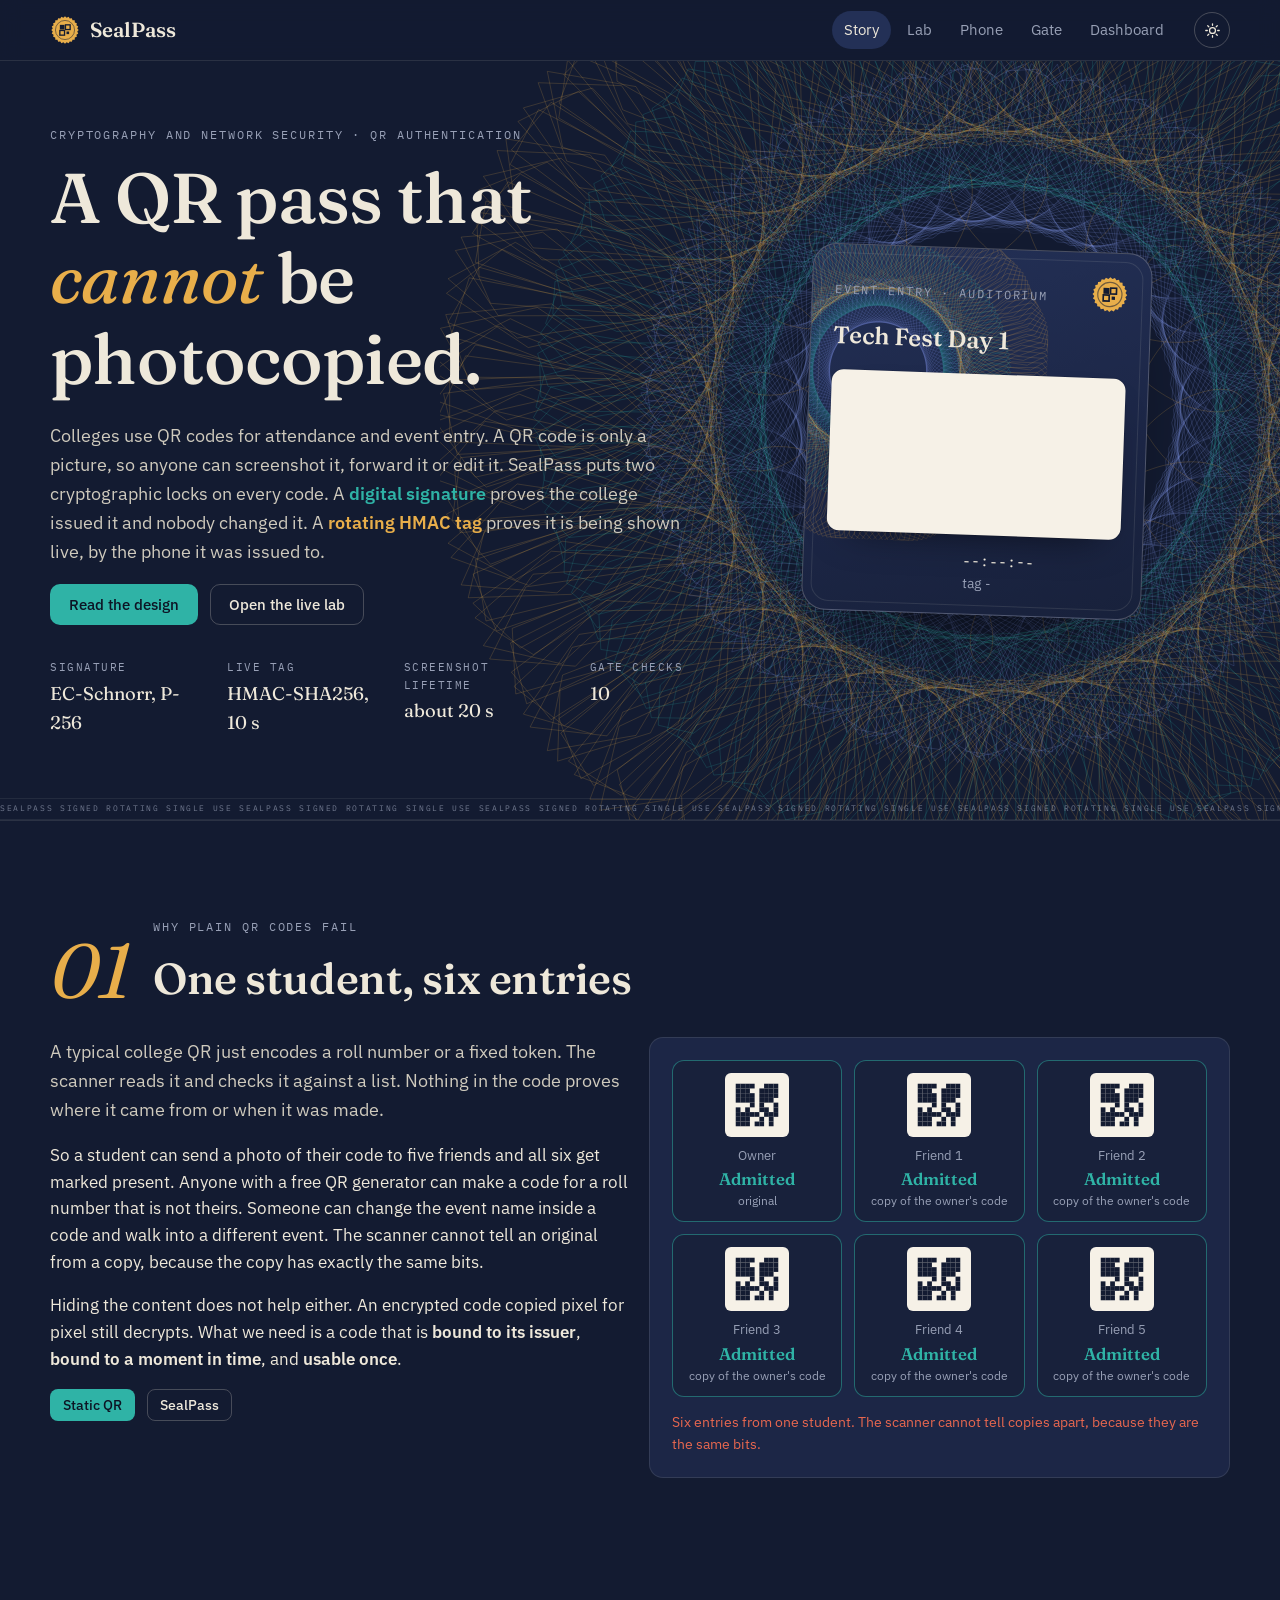
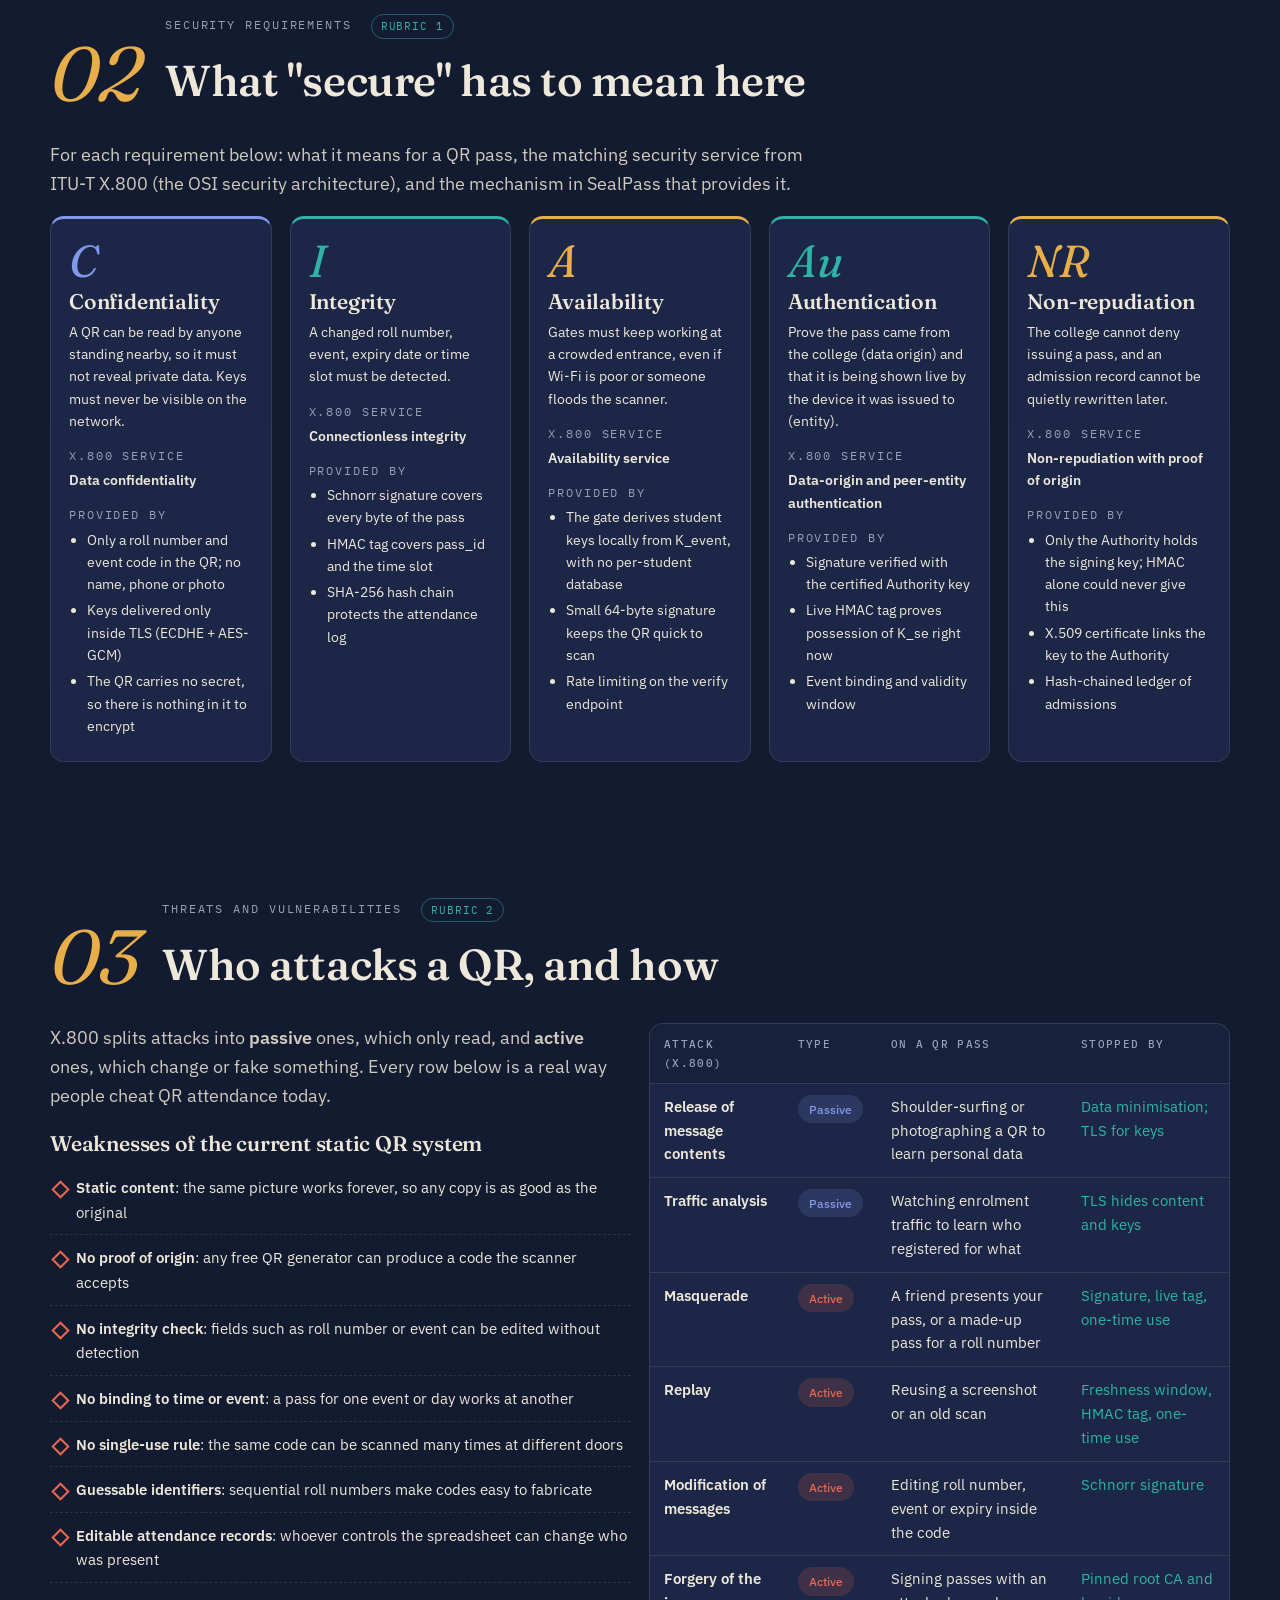
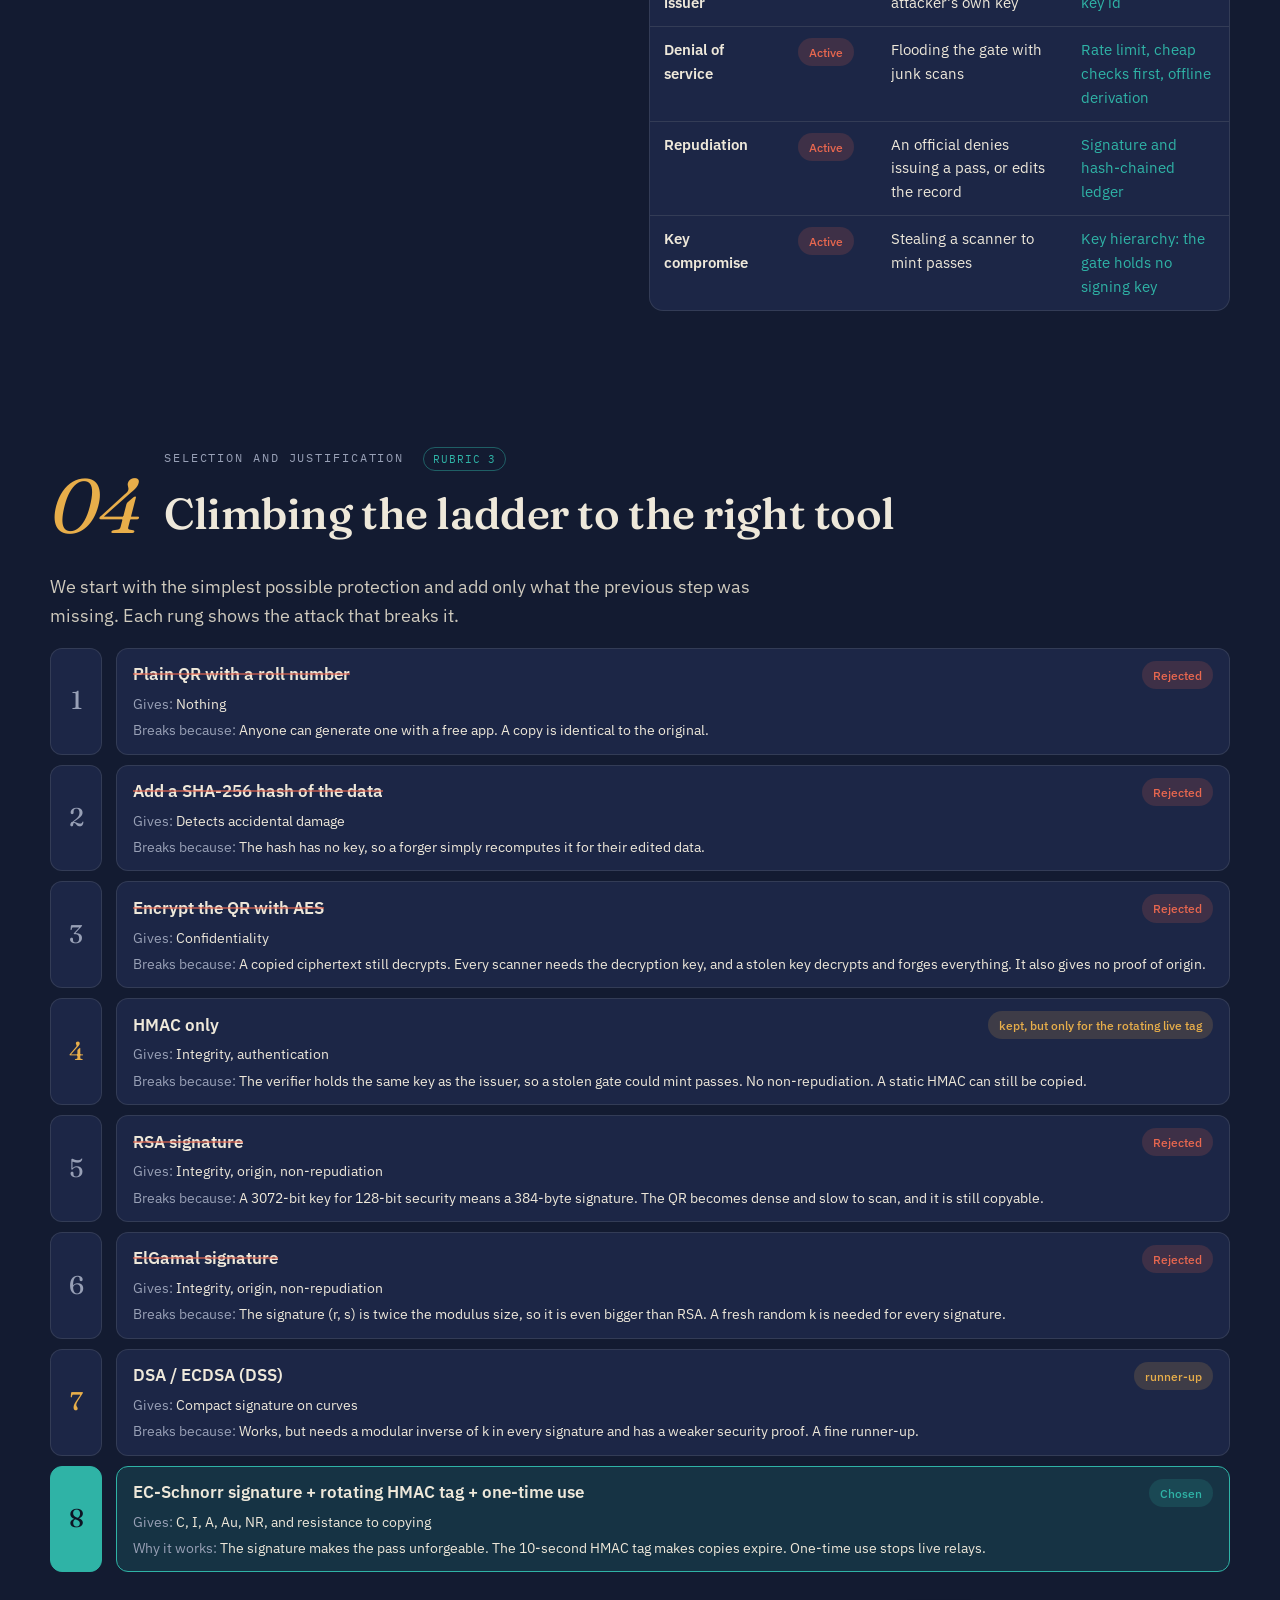
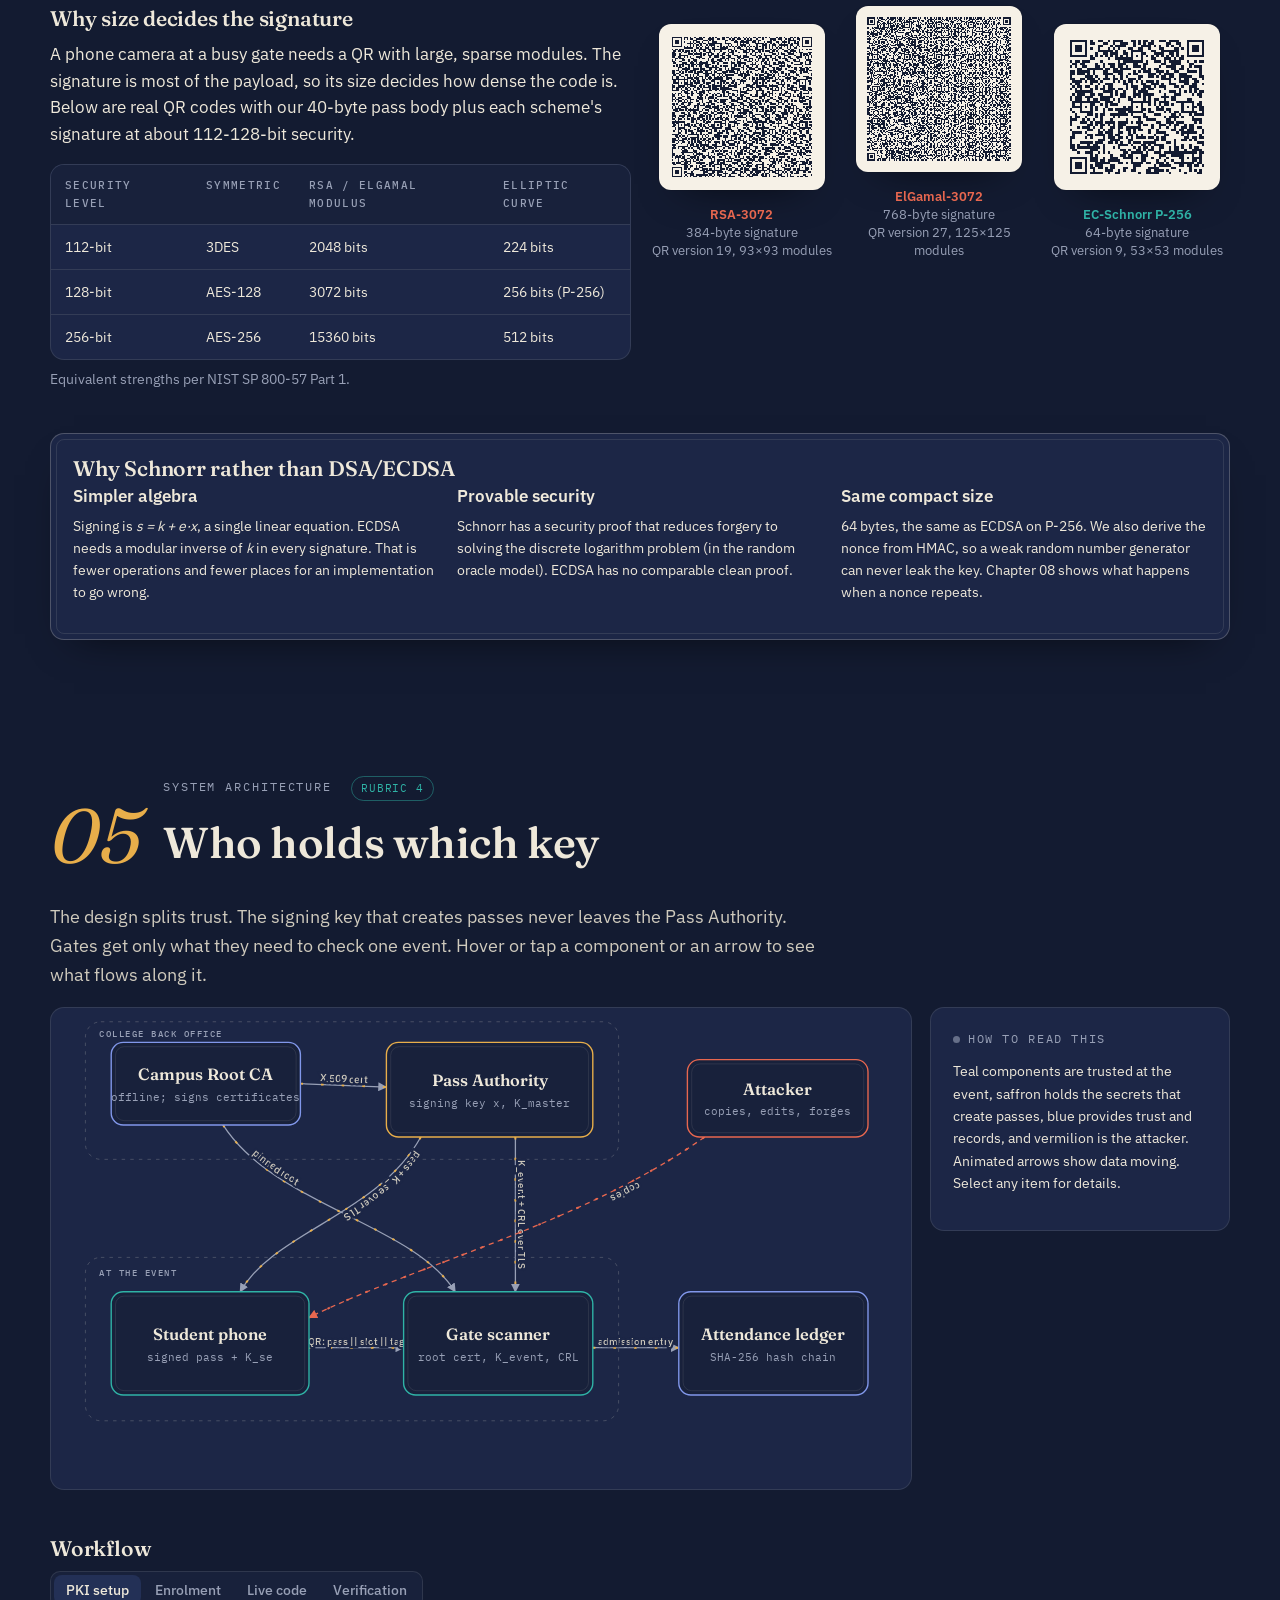
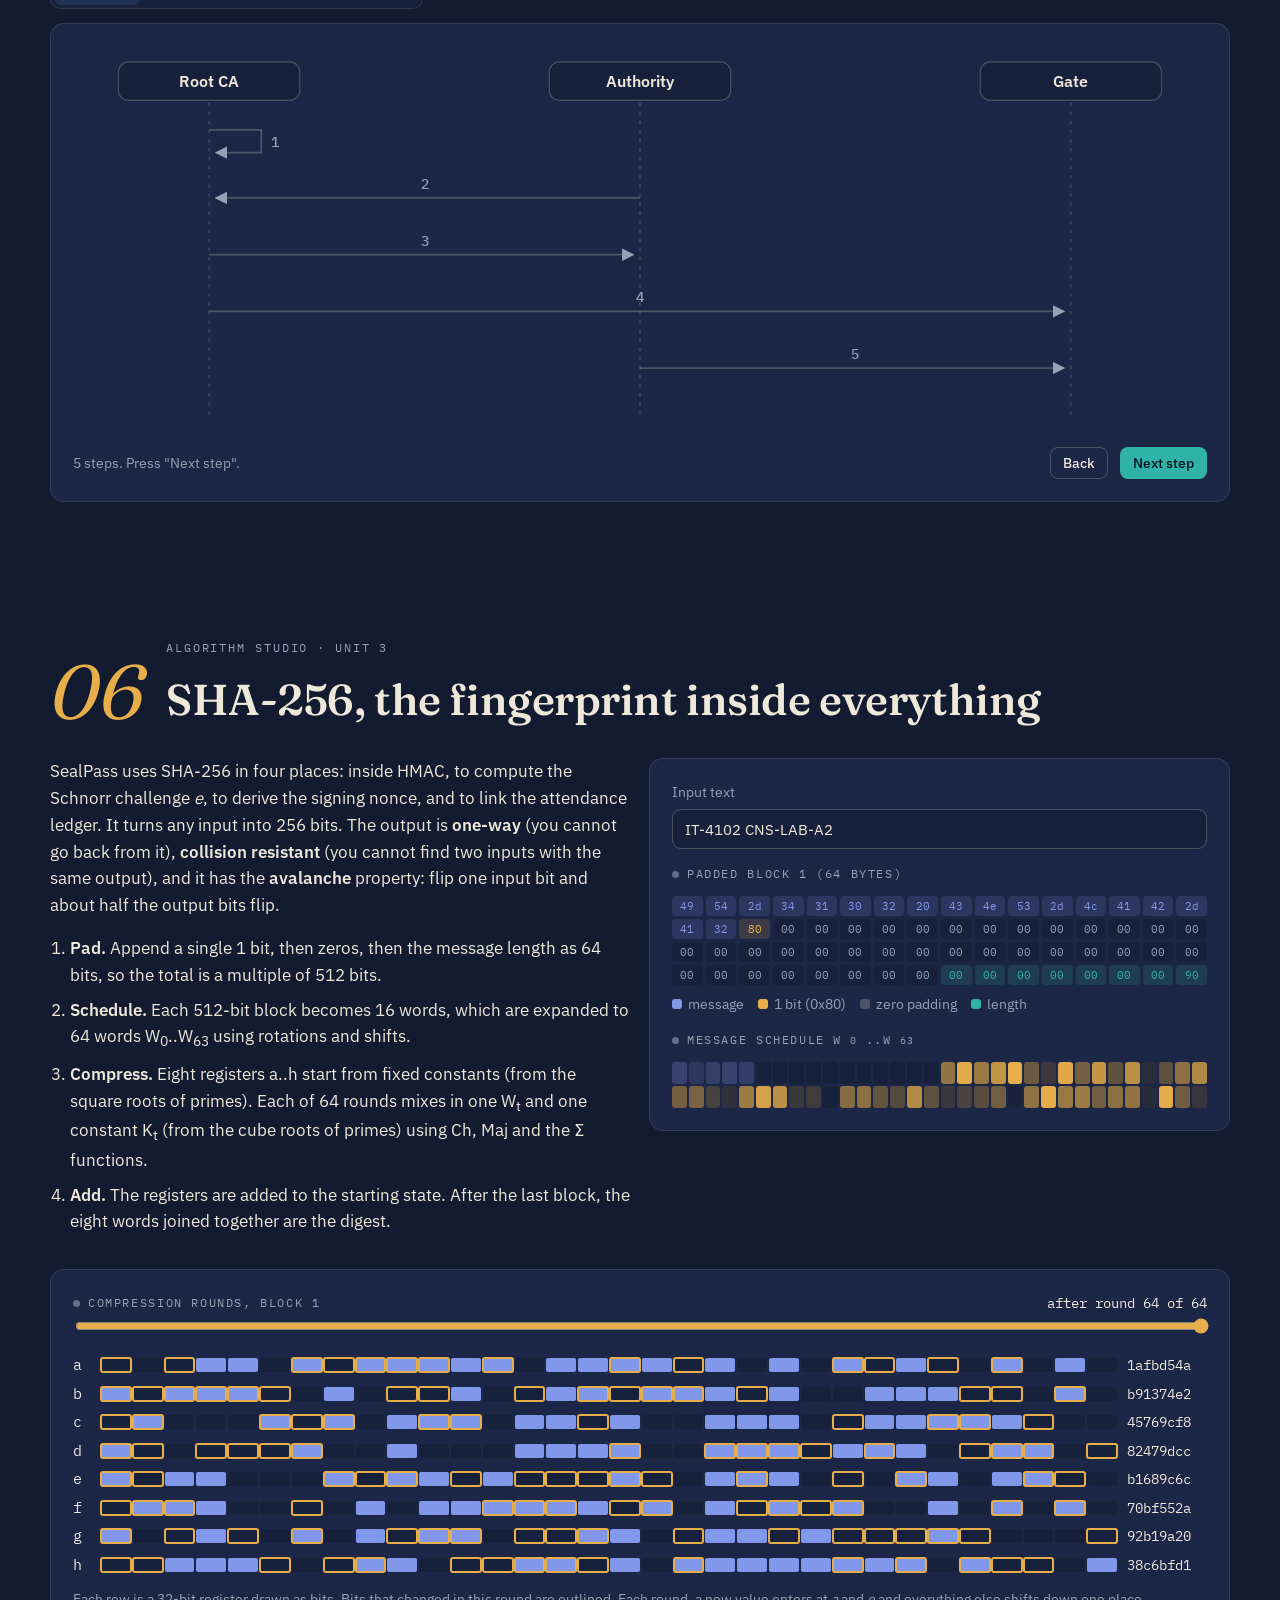
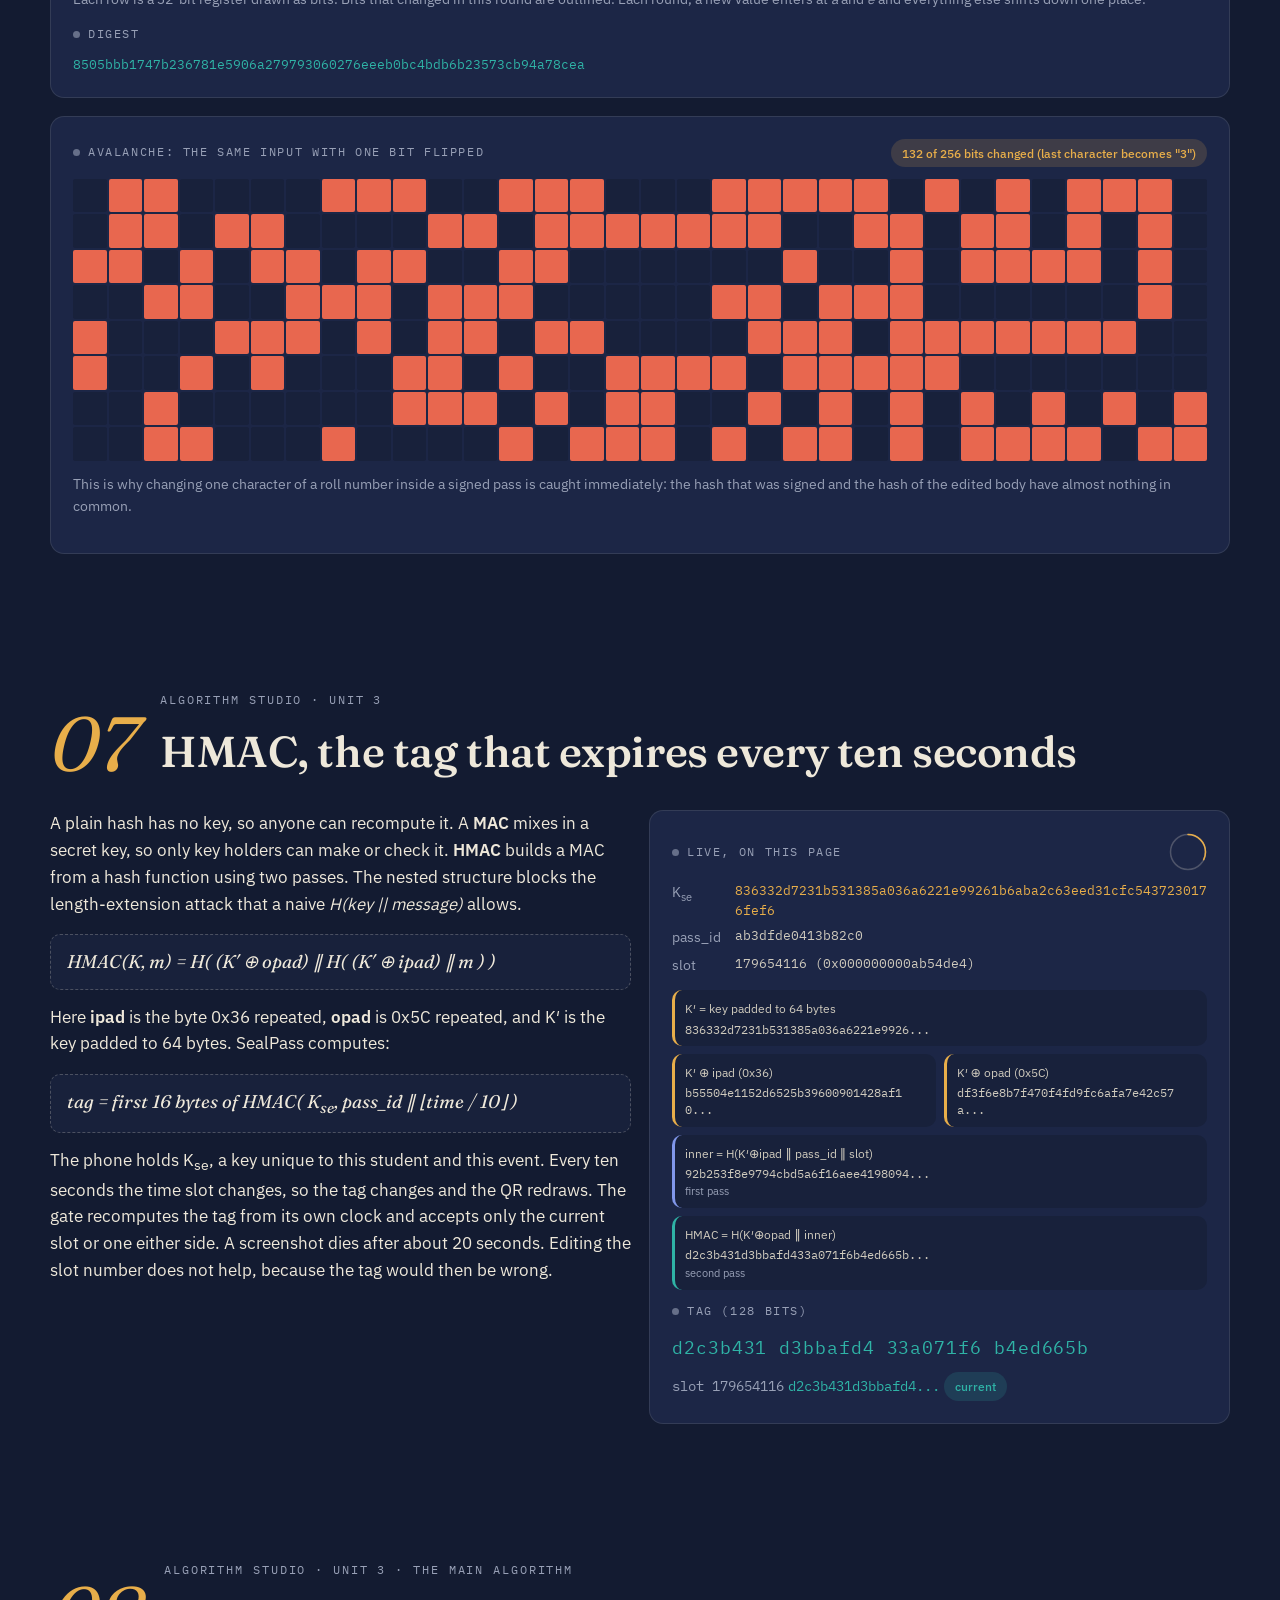
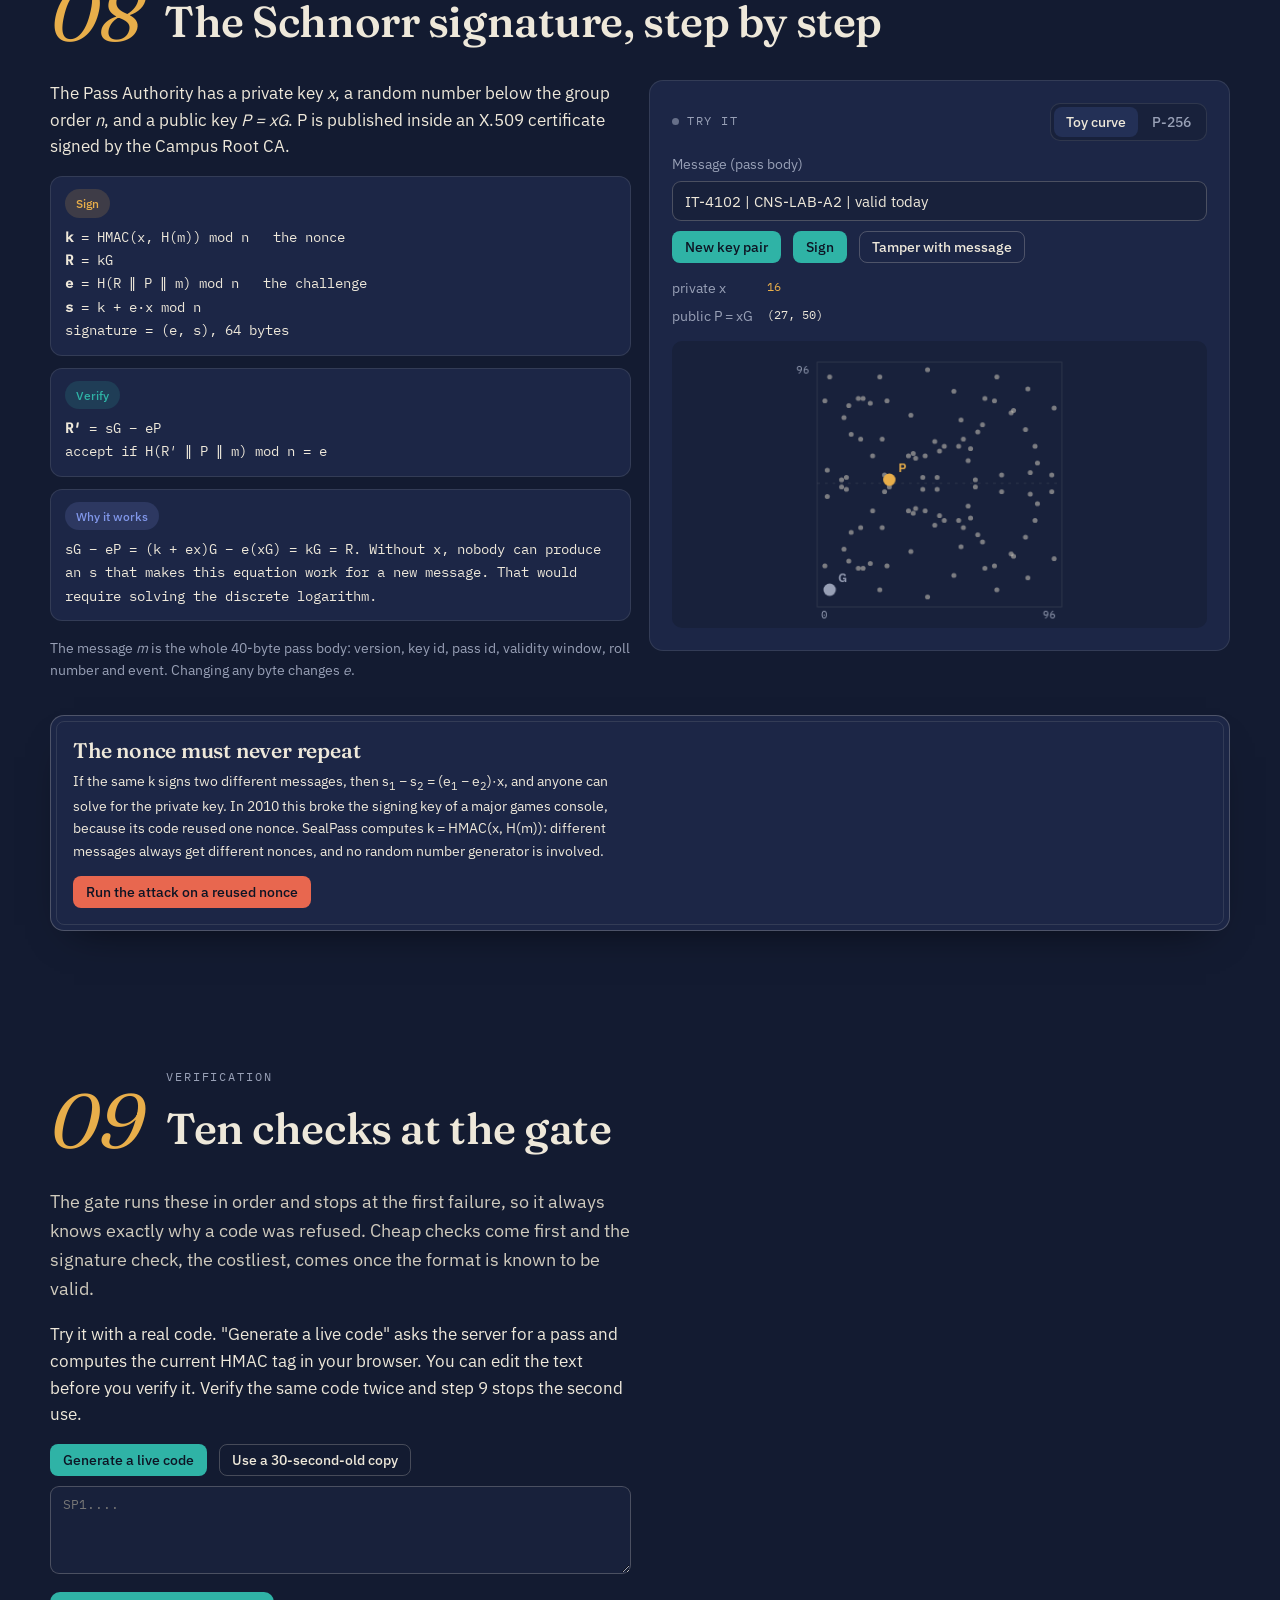
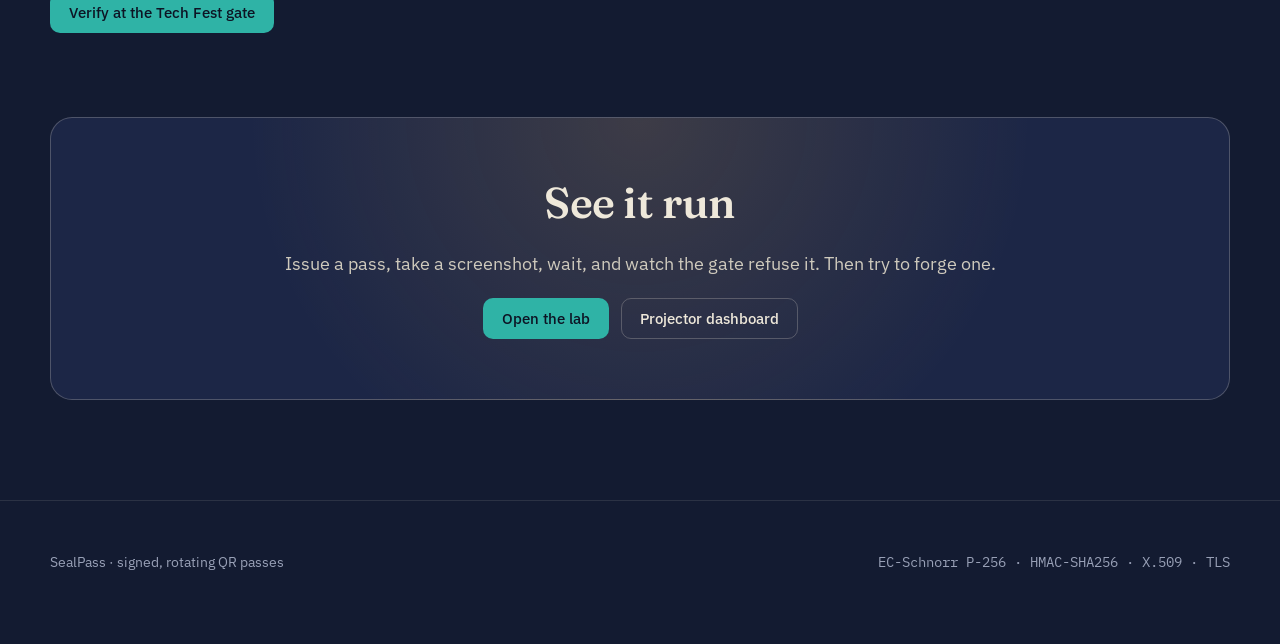
==== commit 4e113cd9: "Trim story page to nine chapters" ====
--- a/templates/index.html
+++ b/templates/index.html
@@ -124,7 +124,7 @@
     <div class="grid g3 small">
       <div><h4>Simpler algebra</h4><p>Signing is <i>s = k + e&middot;x</i>, a single linear equation. ECDSA needs a modular inverse of <i>k</i> in every signature. That is fewer operations and fewer places for an implementation to go wrong.</p></div>
       <div><h4>Provable security</h4><p>Schnorr has a security proof that reduces forgery to solving the discrete logarithm problem (in the random oracle model). ECDSA has no comparable clean proof.</p></div>
-      <div><h4>Same compact size</h4><p>64 bytes, the same as ECDSA on P-256. We also derive the nonce from HMAC, so a weak random number generator can never leak the key. Chapter 09 shows what happens when a nonce repeats.</p></div>
+      <div><h4>Same compact size</h4><p>64 bytes, the same as ECDSA on P-256. We also derive the nonce from HMAC, so a weak random number generator can never leak the key. Chapter 08 shows what happens when a nonce repeats.</p></div>
     </div>
   </div>
 </section>
@@ -218,33 +218,12 @@
   </div>
 </section>
 
-<!-- ===================== 08 ELLIPTIC CURVES ===================== -->
-<section class="chapter wrap" id="curve" data-title="Elliptic curves">
-  <div class="chapter-head reveal">
-    <div class="folio">08</div><p class="kicker">Algorithm studio &middot; Unit 2</p><h2>Elliptic curves: a group made of points</h2>
-  </div>
-  <div class="grid g2 reveal" style="align-items:start">
-    <div>
-      <p>An elliptic curve over a prime field is the set of points (x, y) with <i>y&sup2; = x&sup3; + ax + b</i> mod p, plus a "point at infinity" O. Points can be <b>added</b>. Draw the line through P and Q, find where it meets the curve a third time, and reflect that point across the x-axis. Adding a point to itself uses the tangent line instead.</p>
-      <div class="formula">&lambda; = (y<sub>2</sub> &minus; y<sub>1</sub>) / (x<sub>2</sub> &minus; x<sub>1</sub>) &nbsp; or &nbsp; (3x<sub>1</sub>&sup2; + a) / 2y<sub>1</sub> &nbsp;&nbsp; x<sub>3</sub> = &lambda;&sup2; &minus; x<sub>1</sub> &minus; x<sub>2</sub> &nbsp;&nbsp; y<sub>3</sub> = &lambda;(x<sub>1</sub> &minus; x<sub>3</sub>) &minus; y<sub>1</sub></div>
-      <p style="margin-top:14px">"Division" means multiplying by an inverse mod p, found with Fermat's little theorem. <b>Scalar multiplication</b> <i>kP = P + P + ... + P</i> is fast using double-and-add, about 2&middot;log<sub>2</sub>k steps. Going backwards, from kP to k, is the <b>elliptic-curve discrete logarithm problem</b>. Nobody knows how to solve it on a 256-bit curve.</p>
-      <p>On the right is the toy curve <i>y&sup2; = x&sup3; + 3x + 2</i> over F<sub>97</sub>. It has 103 points, and 103 is prime, so every point generates the whole group. Click two points to add them. P-256 works the same way, with p &asymp; 2<sup>256</sup>.</p>
-      <div class="card flat" style="margin-top:12px">
-        <div class="row"><label class="field" style="flex:1">Scalar k<input type="number" id="ecK" value="37" min="1" max="102"></label><button class="btn sm" id="ecMul" type="button" style="align-self:end">Compute kG</button></div>
-        <div class="hex" id="ecSteps" style="margin-top:10px"></div>
-      </div>
-    </div>
-    <div class="card flat">
-      <canvas id="ecCanvas" width="560" height="560" class="ec-canvas" aria-label="Points of the toy curve"></canvas>
-      <div class="small" id="ecInfo" style="margin-top:10px">Click a point to choose P.</div>
-    </div>
-  </div>
-</section>
+
 
 <!-- ===================== 09 SCHNORR ===================== -->
 <section class="chapter wrap" id="schnorr" data-title="Schnorr signature">
   <div class="chapter-head reveal">
-    <div class="folio">09</div><p class="kicker">Algorithm studio &middot; Unit 3 &middot; the main algorithm</p><h2>The Schnorr signature, step by step</h2>
+    <div class="folio">08</div><p class="kicker">Algorithm studio &middot; Unit 3 &middot; the main algorithm</p><h2>The Schnorr signature, step by step</h2>
   </div>
   <div class="grid g2 reveal" style="align-items:start">
     <div>
@@ -283,66 +262,14 @@
   </div>
 </section>
 
-<!-- ===================== 10 NUMBER THEORY ===================== -->
-<section class="chapter wrap" id="numbers" data-title="Number theory">
-  <div class="chapter-head reveal">
-    <div class="folio">10</div><p class="kicker">Under the hood &middot; Unit 2</p><h2>The number theory that holds it up</h2>
-  </div>
-  <div class="grid g3 reveal" style="align-items:start">
-    <div class="card flat">
-      <h3>Fermat's little theorem</h3>
-      <p class="small">For prime p and a not divisible by p, a<sup>p&minus;1</sup> &equiv; 1 (mod p). So a<sup>p&minus;2</sup> is the inverse of a. Every point addition uses this to divide.</p>
-      <div class="row"><input type="number" id="fa" value="5" aria-label="a"><span>&minus;1 mod</span><input type="number" id="fp" value="97" aria-label="p"></div>
-      <div class="hex" id="fOut" style="margin-top:10px"></div>
-    </div>
-    <div class="card flat">
-      <h3>Miller-Rabin primality test</h3>
-      <p class="small">The curve only works if p is prime. Write p&minus;1 = 2<sup>s</sup>&middot;d. A random base a either gives a<sup>d</sup> &equiv; &plusmn;1, or reaches &minus;1 by repeated squaring. A composite number survives each round with probability at most 1/4.</p>
-      <div class="row"><select id="mrN"><option value="p">P-256 field prime p</option><option value="n">P-256 group order n</option><option value="561">561 (Carmichael)</option><option value="3p">3 &times; p</option></select><button class="btn sm" id="mrBtn" type="button">Test</button></div>
-      <div class="mr-rounds" id="mrOut"></div>
-    </div>
-    <div class="card flat">
-      <h3>Discrete logarithm</h3>
-      <p class="small">Given P = xG, find x. On the toy curve, trying every value takes at most 103 steps. On P-256 the best known attack (Pollard's rho) needs about 2<sup>128</sup> steps.</p>
-      <button class="btn sm" id="dlBtn" type="button">Break a toy key</button>
-      <div class="hex" id="dlOut" style="margin-top:10px"></div>
-      <p class="small muted" id="dlBig"></p>
-    </div>
-  </div>
-</section>
-
-<!-- ===================== 11 KEYS & PKI ===================== -->
-<section class="chapter wrap" id="keys" data-title="Keys and certificates">
-  <div class="chapter-head reveal">
-    <div class="folio">11</div><p class="kicker">Key management &middot; Units 3 and 4</p><h2>Key hierarchy, X.509 and TLS</h2>
-  </div>
-  <div class="grid g2 reveal" style="align-items:start">
-    <div>
-      <h3>Symmetric key distribution</h3>
-      <p>The gate has to check every student's HMAC tag, but storing a key per student on every scanner is fragile. Instead, keys are <b>derived</b> one level at a time with HMAC. A gate gets only the key for its own event and re-derives each student key when it scans. Click "Steal a gate" to see how far one stolen device reaches.</p>
-      <svg id="keyTree" viewBox="0 0 560 330" class="key-tree" role="img" aria-label="Key hierarchy"></svg>
-      <div class="row"><button class="btn red sm" id="stealBtn" type="button">Steal a gate</button><span class="small muted" id="stealTxt"></span></div>
-    </div>
-    <div>
-      <h3>Public key infrastructure</h3>
-      <p>How does a gate know which public key belongs to the real Pass Authority? An <b>X.509 certificate</b>, signed by a Campus Root CA whose certificate is built into ("pinned in") every gate. We generated it with OpenSSL (<code>pki/make_pki.sh</code>). The gate checks the root's signature on the certificate, its validity dates and its key usage before it trusts any pass.</p>
-      <div class="card certificate cert" id="certCard"></div>
-    </div>
-  </div>
-  <div class="card flat reveal" style="margin-top:20px">
-    <h3>HTTPS during enrolment and gate set-up</h3>
-    <div class="grid g3 small">
-      <div><span class="chip azure">1 &middot; Handshake</span><p>The phone and server agree a fresh session key using ECDHE, which is Diffie-Hellman key exchange on an elliptic curve. A recorded session cannot be decrypted later, even if the server key leaks (forward secrecy).</p></div>
-      <div><span class="chip azure">2 &middot; Authenticate</span><p>The server presents its X.509 certificate, issued by the same Campus Root CA. The browser checks the signature and the IP address in subjectAltName, which defeats a man-in-the-middle.</p></div>
-      <div><span class="chip azure">3 &middot; Protect</span><p>Records are encrypted and authenticated with AES-GCM. K<sub>se</sub> and K<sub>event</sub> only ever travel inside this channel. The QR itself carries no secret.</p></div>
-    </div>
-  </div>
-</section>
+
+
+
 
 <!-- ===================== 12 PIPELINE ===================== -->
 <section class="chapter wrap" id="pipeline" data-title="The gate">
   <div class="chapter-head reveal">
-    <div class="folio">12</div><p class="kicker">Verification</p><h2>Ten checks at the gate</h2>
+    <div class="folio">09</div><p class="kicker">Verification</p><h2>Ten checks at the gate</h2>
   </div>
   <div class="grid g2 reveal" style="align-items:start">
     <div>
@@ -355,64 +282,18 @@
     </div>
     <div id="pPipe"></div>
   </div>
-</section>
-
-<!-- ===================== 13 ANALYSIS ===================== -->
-<section class="chapter wrap" id="analysis" data-title="Security analysis">
-  <div class="chapter-head reveal">
-    <div class="folio">13</div><p class="kicker">Security analysis</p><h2>Every attack, and the check that stops it</h2>
-  </div>
-  <p class="lede reveal">A filled seal marks the check that rejects the attack first. A ring marks a check that would also catch it if the first one were missing (defence in depth). Every row is an automated test, and you can run each one in the <a href="/lab#threats">threat lab</a>.</p>
-  <div class="table-wrap reveal"><table class="matrix" id="matrix"></table></div>
-</section>
-
-<!-- ===================== 14 PROOF ===================== -->
-<section class="chapter wrap" id="proof" data-title="Implementation">
-  <div class="chapter-head reveal">
-    <div class="folio">14</div><p class="kicker">Practical implementation <span class="rubric-tag">Rubric 5</span></p><h2>Built from first principles, checked against the standards</h2>
-  </div>
-  <div class="grid g2 reveal" style="align-items:start">
-    <div>
-      <p>We wrote SHA-256, HMAC, the P-256 curve arithmetic and Schnorr ourselves in Python, so every step in this page is code you can read. Python's <code>cryptography</code> package (OpenSSL underneath) handles only the X.509 certificates and the TLS server. Hand-written primitives can hide subtle bugs, so each one is checked against official test vectors and against OpenSSL. The browser uses a JavaScript mirror of the same code, and a test checks that both give byte-identical output.</p>
-      <div class="table-wrap"><table class="small">
-        <tr><th>Part</th><th>File</th><th>Checked against</th></tr>
-        <tr><td>SHA-256</td><td class="mono">sealcrypto/sha256.py</td><td>FIPS 180-4 vectors, hashlib</td></tr>
-        <tr><td>HMAC</td><td class="mono">sealcrypto/hmac_.py</td><td>RFC 4231 vectors, hmac</td></tr>
-        <tr><td>P-256 arithmetic</td><td class="mono">sealcrypto/ec.py</td><td>OpenSSL public keys</td></tr>
-        <tr><td>Schnorr</td><td class="mono">sealcrypto/schnorr.py</td><td>round trip and forgery tests</td></tr>
-        <tr><td>Gate pipeline</td><td class="mono">core/verifier.py</td><td>one test per attack</td></tr>
-        <tr><td>PKI</td><td class="mono">pki/make_pki.sh</td><td>openssl verify</td></tr>
-        <tr><td>Browser mirror</td><td class="mono">static/js/crypto.js</td><td>byte-equal to Python</td></tr>
-      </table></div>
-      <p class="small muted" style="margin-top:10px">Stack: Python 3, Flask, OpenSSL, vanilla JavaScript. Run <code>pytest</code> for the full suite of 53 tests.</p>
-    </div>
-    <div class="card flat">
-      <div class="row spread"><p class="panel-title" style="margin:0">Live self-test on this server</p><button class="btn sm" id="stBtn" type="button">Run again</button></div>
-      <div id="stOut" class="selftest"></div>
-    </div>
-  </div>
-  <div class="reveal code-tabs" style="margin-top:22px">
-    <div class="seg" id="codeTabs"></div>
-    <pre class="code" id="codeView"></pre>
-  </div>
-</section>
-
-<!-- ===================== 15 LIMITS ===================== -->
-<section class="chapter wrap" id="limits" data-title="Limits">
-  <div class="chapter-head reveal">
-    <div class="folio">15</div><p class="kicker">Honest limits</p><h2>What cryptography alone cannot stop</h2>
-  </div>
-  <div class="grid g3 reveal">
-    <div class="card flat"><h3>Lending the whole phone</h3><p class="small">If a student hands over their unlocked phone, the friend holds the real key. No code can tell the two people apart. Mitigation: the gate screen shows the holder's name and roll number for a visual check, and enrolment can be tied to the device.</p></div>
-    <div class="card flat"><h3>Live relay</h3><p class="small">A friend at home can stream a live code to someone at the gate within 20 seconds. One-time use lets only one entry through, and the real student's later attempt is flagged with the time and gate of the first entry. Shorter slots narrow this further.</p></div>
-    <div class="card flat"><h3>Clock drift</h3><p class="small">The phone corrects its clock against the server at enrolment, and the gate accepts one slot either side. A phone that is badly wrong and offline will fail the freshness check. That fails safe: an honest student is asked to reopen the pass, and no cheater gets in.</p></div>
-  </div>
   <div class="cta reveal">
     <h2>See it run</h2>
     <p class="lede">Issue a pass, take a screenshot, wait, and watch the gate refuse it. Then try to forge one.</p>
     <div class="row" style="justify-content:center"><a class="btn" href="/lab">Open the lab</a><a class="btn ghost" href="/dashboard">Projector dashboard</a></div>
   </div>
 </section>
+
+
+
+
+
+
 </main>
 
 <footer><div class="wrap row spread"><span>SealPass &middot; signed, rotating QR passes</span><span class="mono small">EC-Schnorr P-256 &middot; HMAC-SHA256 &middot; X.509 &middot; TLS</span></div></footer>
